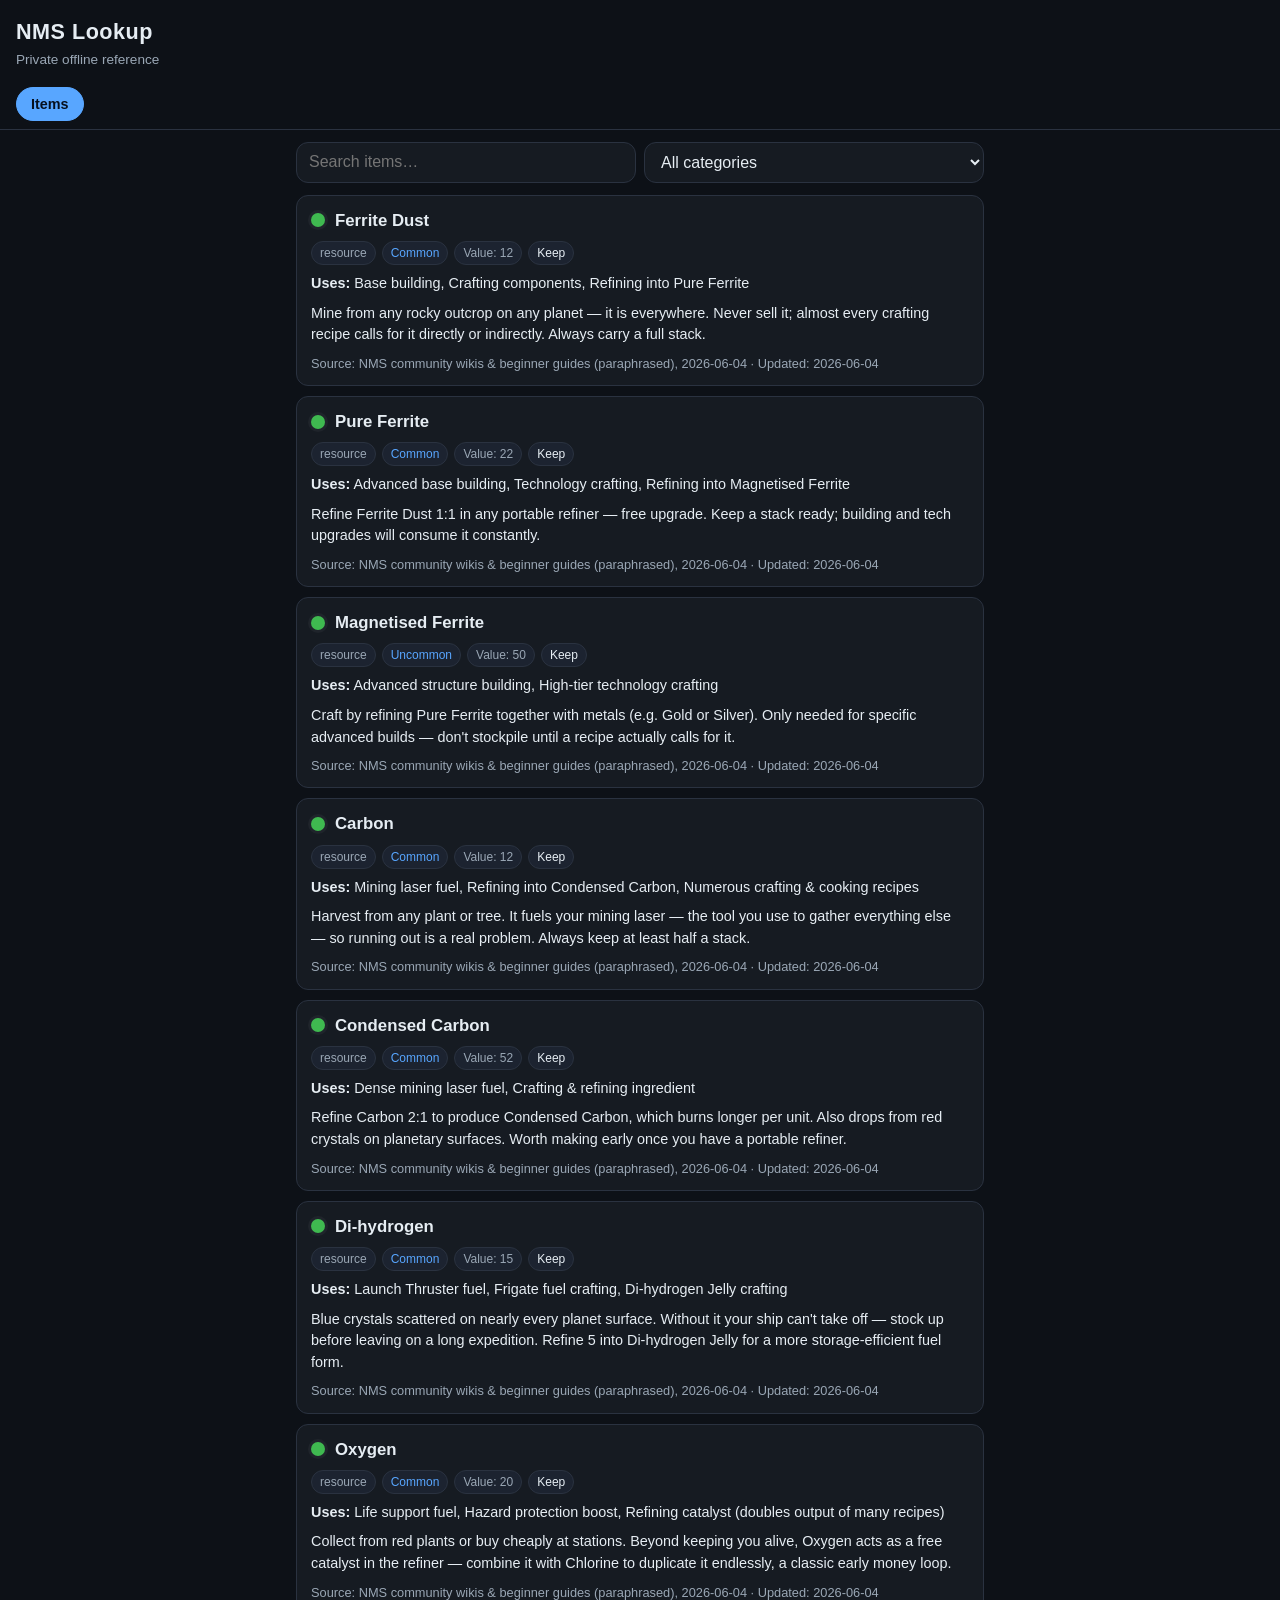
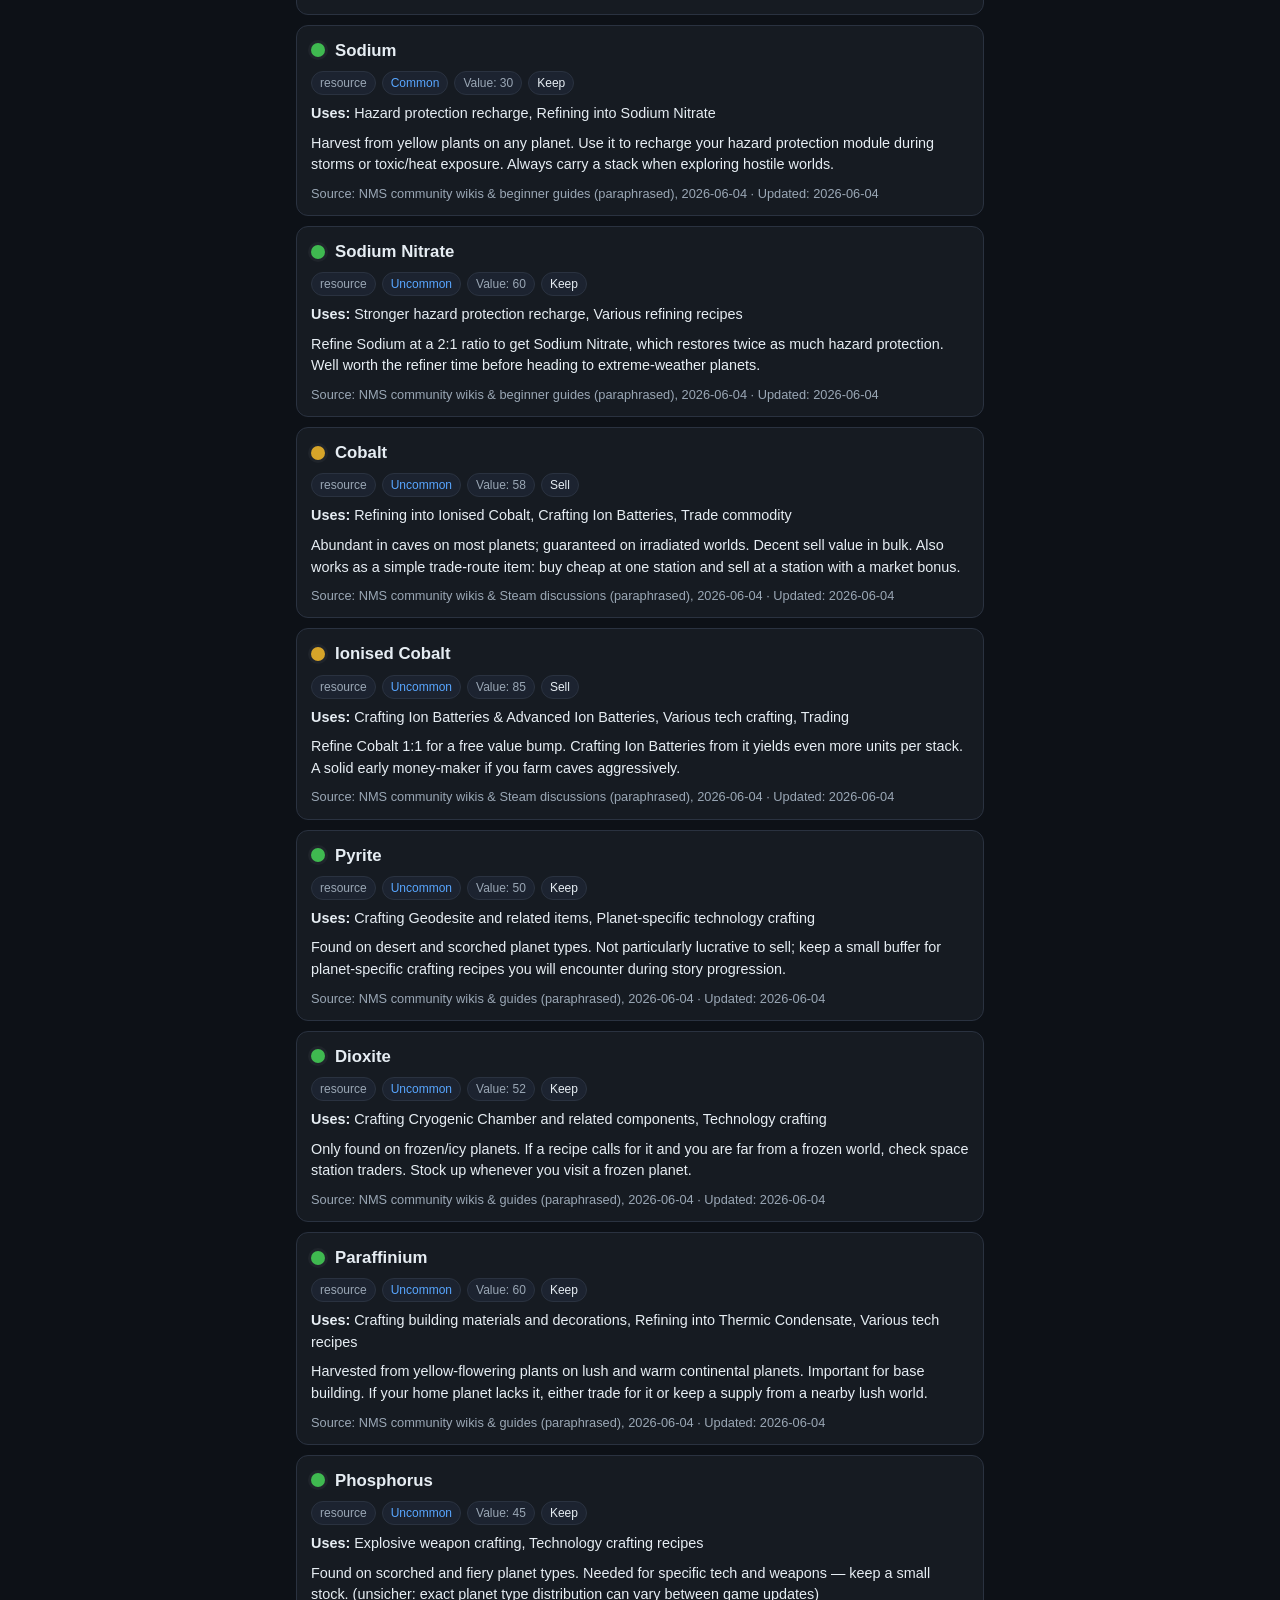
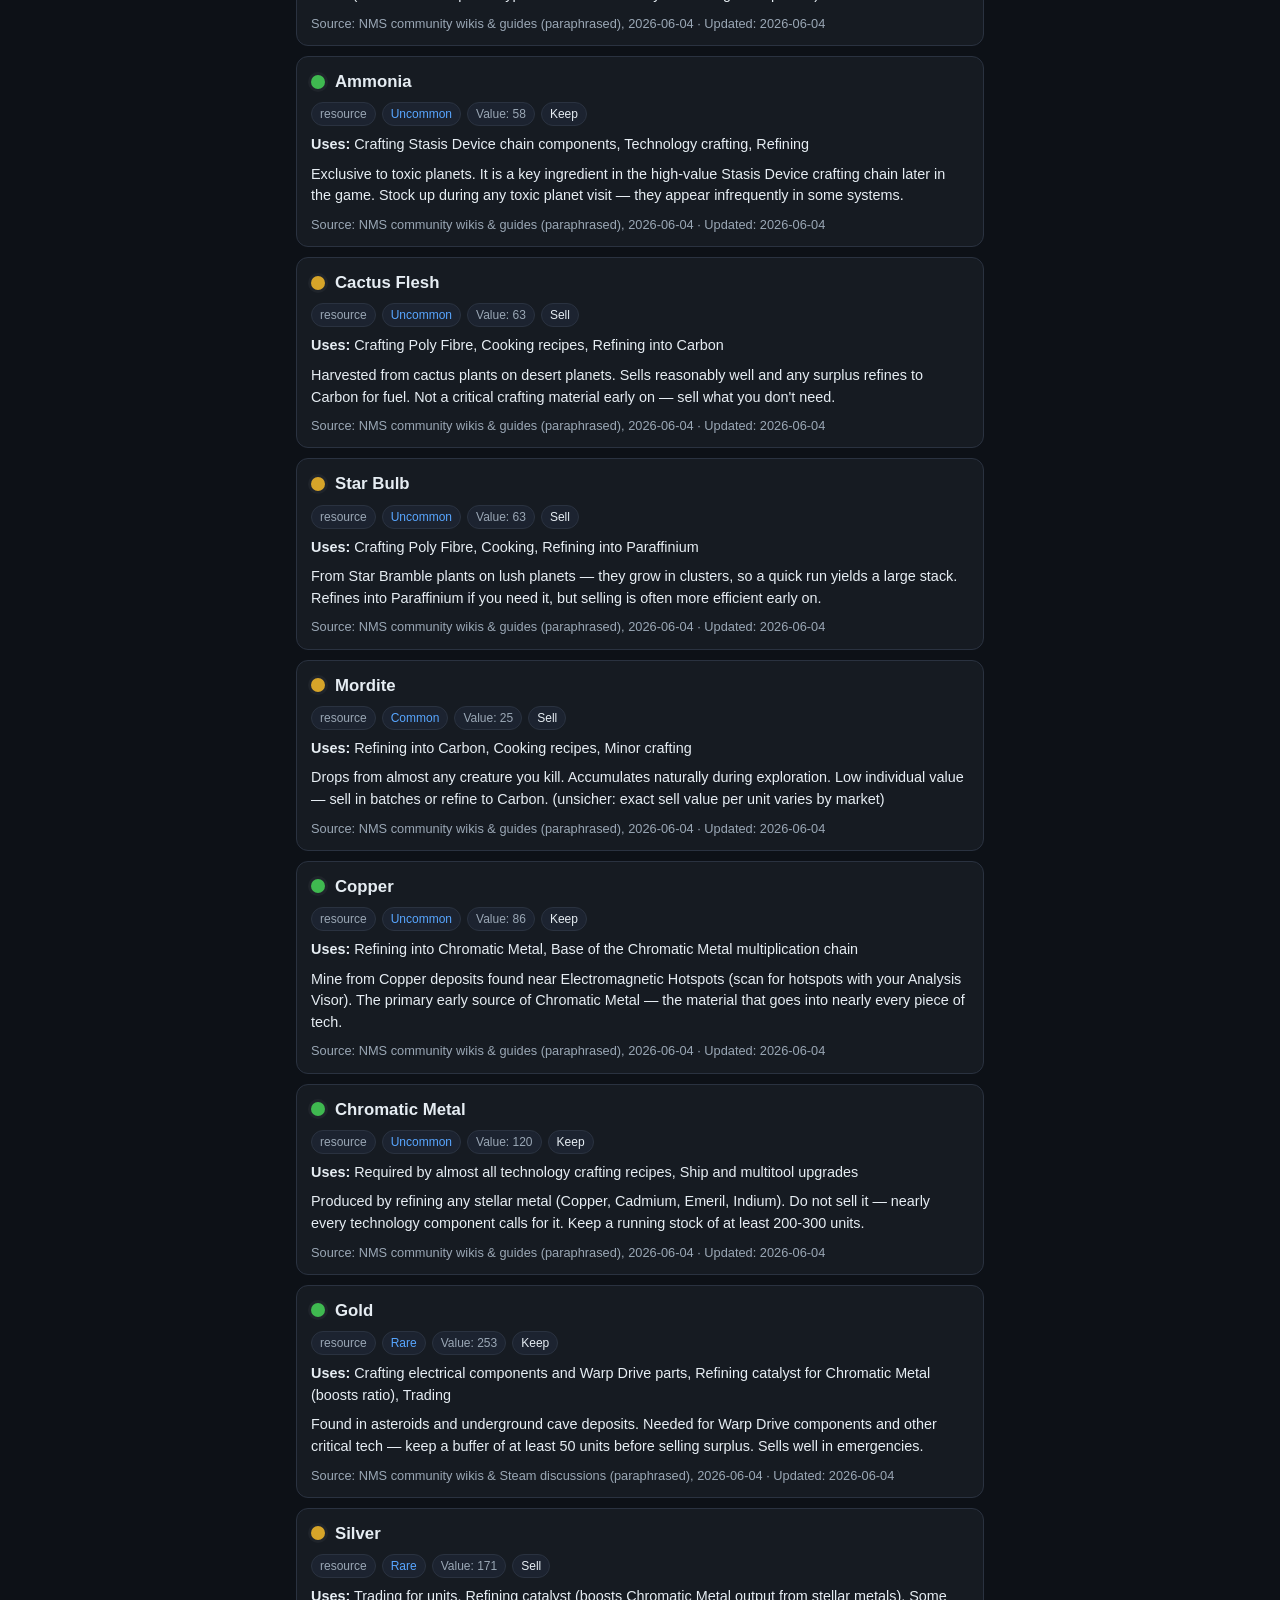
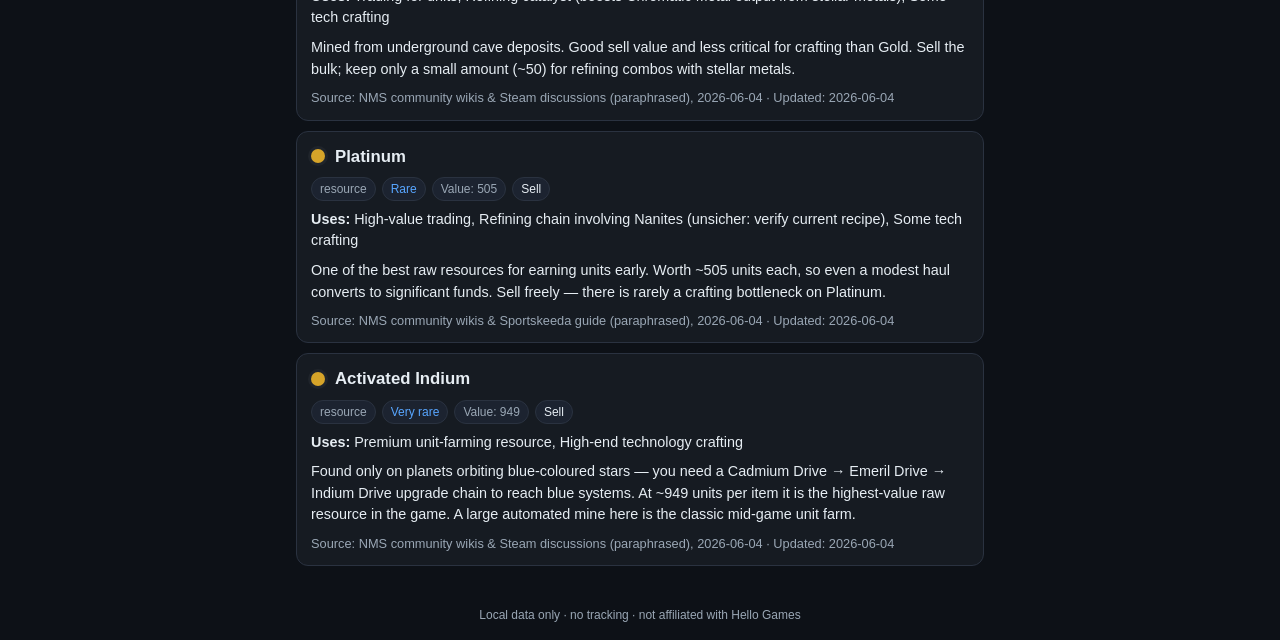
==== app/index.html @ fcb60144 "Move NMS Lookup to repo root for shorter Pages URL Relocate app/, data/, scripts/, docs/ and the pro" ====
<!DOCTYPE html>
<html lang="en">
<head>
  <meta charset="utf-8">
  <meta name="viewport" content="width=device-width, initial-scale=1, viewport-fit=cover">
  <title>NMS Lookup</title>
  <meta name="description" content="Private, local No Man's Sky lookup tool.">
  <link rel="stylesheet" href="css/styles.css">
</head>
<body>
  <header class="app-header">
    <h1 class="app-title">NMS Lookup</h1>
    <p class="app-subtitle">Private offline reference</p>
  </header>

  <!-- Tab bar is rendered by core.js from the registered modules. -->
  <nav id="tabbar" class="tabbar" aria-label="Features"></nav>

  <!-- Each module mounts its UI into this container. -->
  <main id="view" class="view" aria-live="polite"></main>

  <footer class="app-footer">
    <span>Local data only · no tracking · not affiliated with Hello Games</span>
  </footer>

  <!-- Core first: provides the registry + data loader. -->
  <script src="js/core.js"></script>
  <!-- Feature modules: one file each. Adding a feature = adding a file here. -->
  <script src="js/modules/items.js"></script>
  <!-- Boot last: starts the app once all modules have registered. -->
  <script>NMS.start();</script>
</body>
</html>
---- app/css/styles.css ----
/* NMS Lookup — mobile-first styles. No build step, no frameworks. */

:root {
  --bg: #0d1117;
  --panel: #161b22;
  --panel-2: #1c2330;
  --border: #2a3240;
  --text: #e6edf3;
  --muted: #9aa7b5;
  --accent: #58a6ff;
  --keep: #3fb950;    /* green  */
  --sell: #d6a429;    /* yellow */
  --ignore: #6e7681;  /* grey   */
  --unknown: #444c56;
  --radius: 12px;
}

* { box-sizing: border-box; }

html, body {
  margin: 0;
  padding: 0;
  background: var(--bg);
  color: var(--text);
  font: 16px/1.5 -apple-system, BlinkMacSystemFont, "Segoe UI", Roboto, sans-serif;
}

.app-header {
  padding: 16px 16px 8px;
  padding-top: max(16px, env(safe-area-inset-top));
}
.app-title { margin: 0; font-size: 1.35rem; letter-spacing: 0.5px; }
.app-subtitle { margin: 2px 0 0; color: var(--muted); font-size: 0.85rem; }

/* Tab bar */
.tabbar {
  position: sticky;
  top: 0;
  z-index: 10;
  display: flex;
  gap: 8px;
  padding: 8px 16px;
  overflow-x: auto;
  background: var(--bg);
  border-bottom: 1px solid var(--border);
}
.tab {
  flex: 0 0 auto;
  padding: 8px 14px;
  background: var(--panel);
  color: var(--muted);
  border: 1px solid var(--border);
  border-radius: 999px;
  font-size: 0.9rem;
  cursor: pointer;
}
.tab--active { background: var(--accent); color: #06101f; border-color: var(--accent); font-weight: 600; }

/* View */
.view { padding: 12px 16px 24px; max-width: 720px; margin: 0 auto; }

/* Controls */
.controls { display: flex; flex-wrap: wrap; gap: 8px; margin-bottom: 12px; }
.search, .category {
  flex: 1 1 160px;
  min-width: 0;
  padding: 10px 12px;
  background: var(--panel);
  color: var(--text);
  border: 1px solid var(--border);
  border-radius: var(--radius);
  font-size: 1rem;
}
.search:focus, .category:focus { outline: 2px solid var(--accent); outline-offset: -1px; }

/* List + cards */
.list { display: flex; flex-direction: column; gap: 10px; }
.card {
  background: var(--panel);
  border: 1px solid var(--border);
  border-radius: var(--radius);
  padding: 12px 14px;
}
.card__head { display: flex; align-items: center; gap: 10px; }
.card__name { margin: 0; font-size: 1.05rem; }

/* Verdict traffic light */
.lamp {
  flex: 0 0 auto;
  width: 14px; height: 14px;
  border-radius: 50%;
  background: var(--unknown);
  box-shadow: 0 0 0 3px rgba(255, 255, 255, 0.04);
}
.lamp--keep   { background: var(--keep); }
.lamp--sell   { background: var(--sell); }
.lamp--ignore { background: var(--ignore); }

.card__meta { display: flex; flex-wrap: wrap; gap: 6px; margin: 8px 0 0; }
.tag {
  font-size: 0.75rem;
  color: var(--muted);
  background: var(--panel-2);
  border: 1px solid var(--border);
  border-radius: 999px;
  padding: 2px 8px;
}
.tag--rarity { color: var(--accent); }
.tag--verdict { color: var(--text); }

.card__uses, .card__tips, .card__source { margin: 8px 0 0; font-size: 0.9rem; }
.card__source { color: var(--muted); font-size: 0.8rem; }

/* Placeholder */
.placeholder {
  padding: 24px 16px;
  text-align: center;
  color: var(--muted);
  background: var(--panel);
  border: 1px dashed var(--border);
  border-radius: var(--radius);
}

.app-footer {
  padding: 16px;
  padding-bottom: max(16px, env(safe-area-inset-bottom));
  text-align: center;
  color: var(--muted);
  font-size: 0.75rem;
}
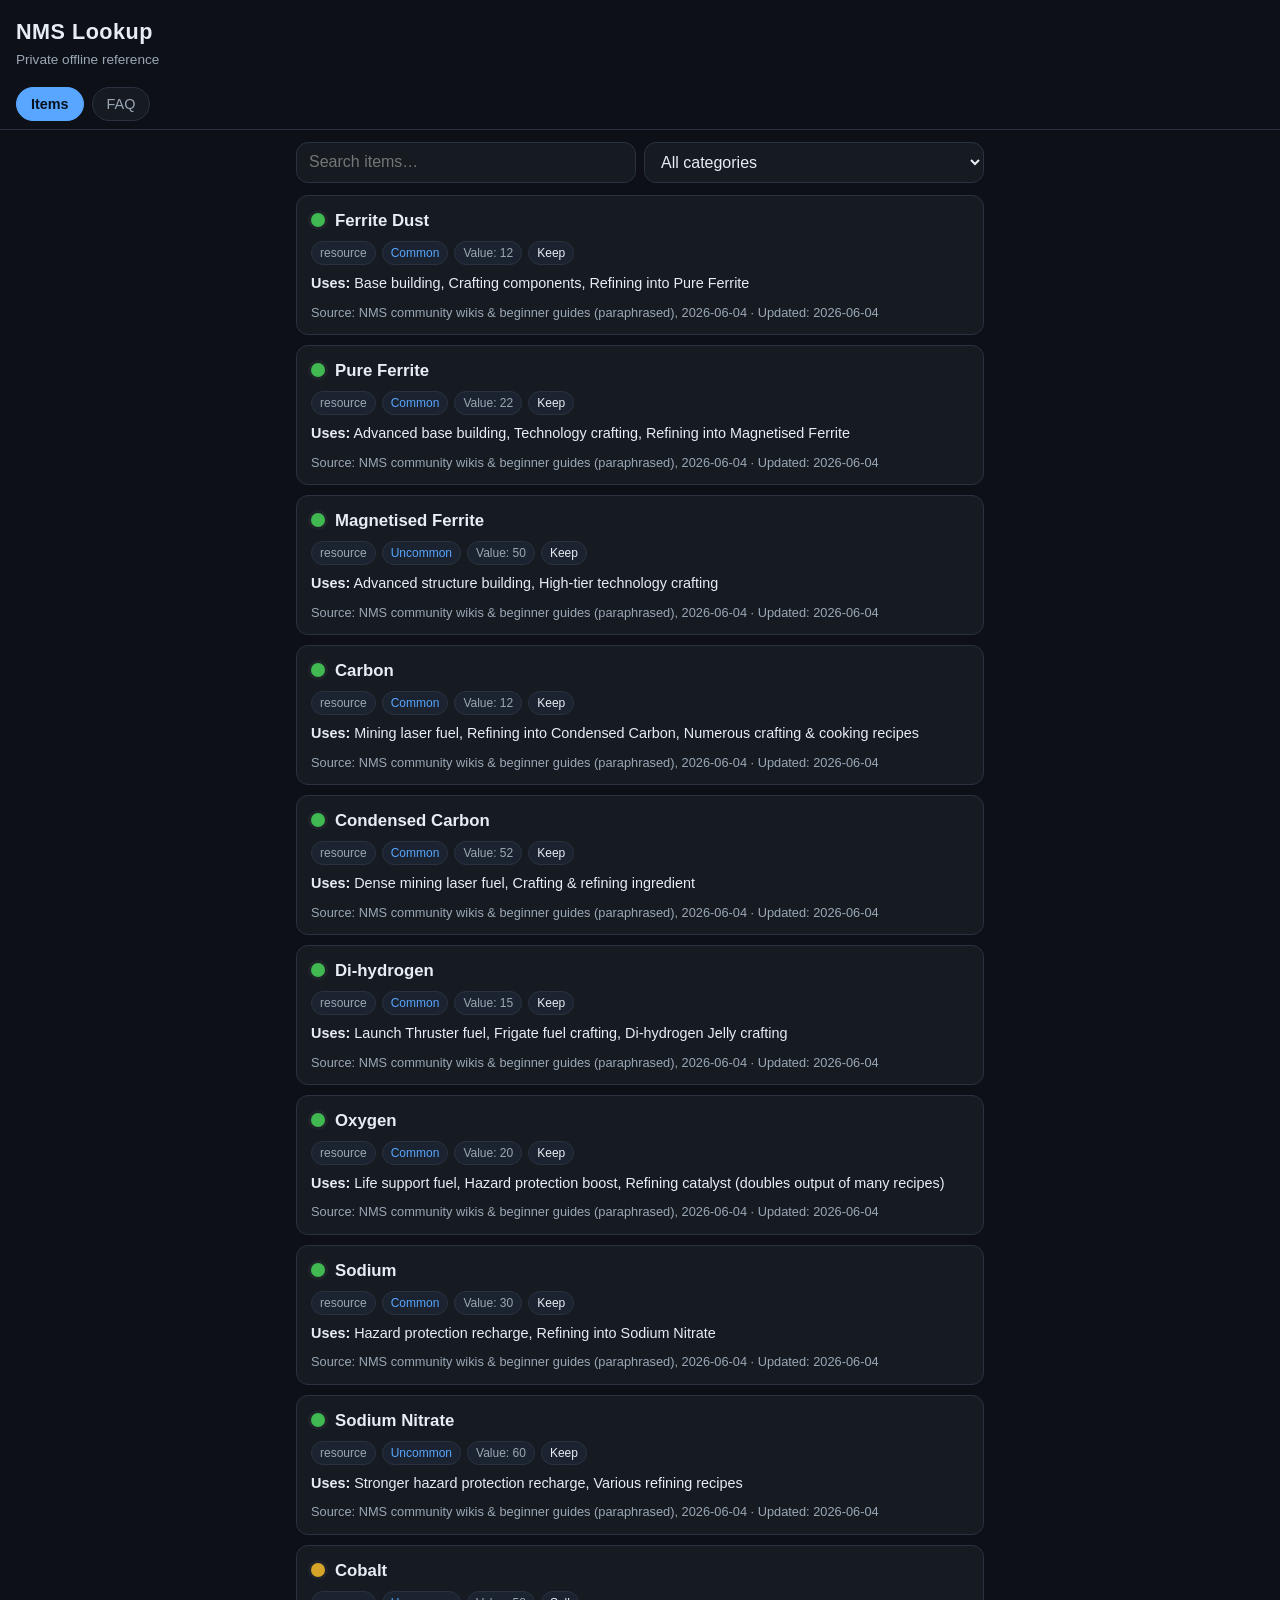
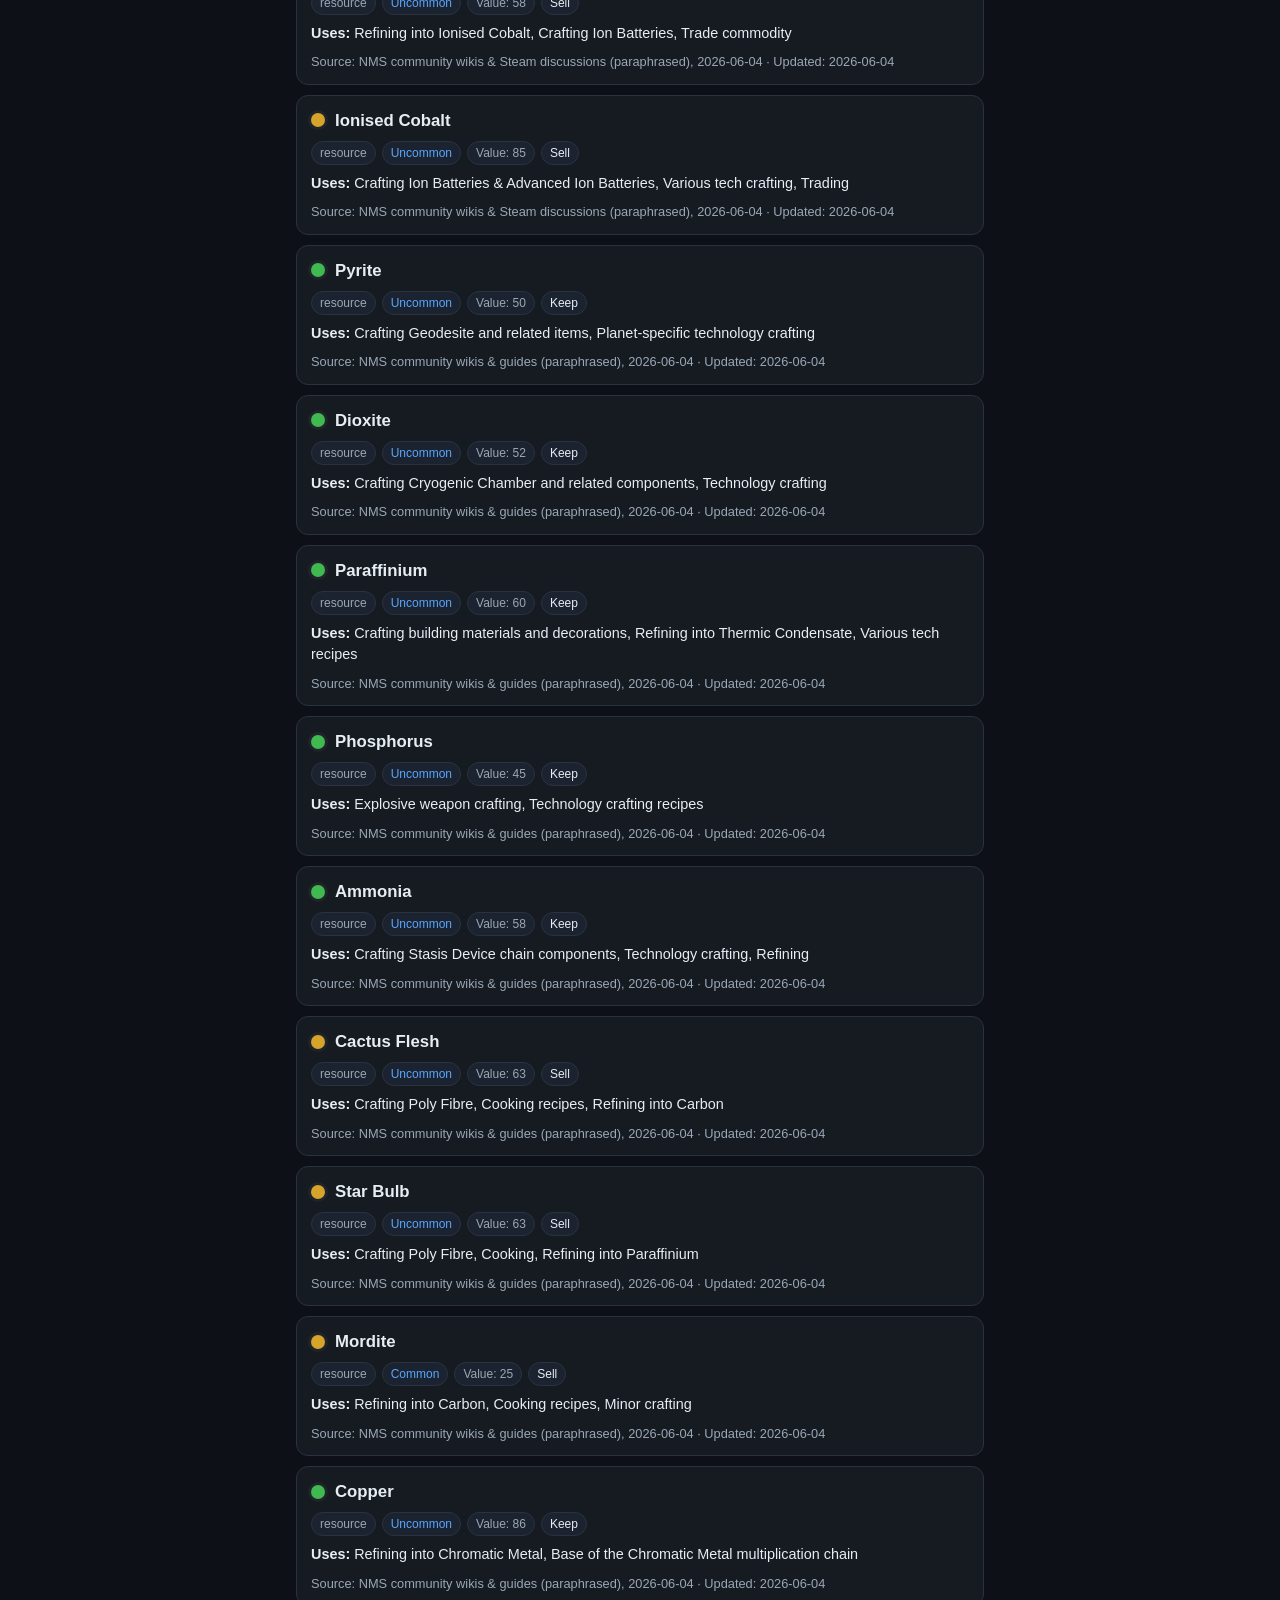
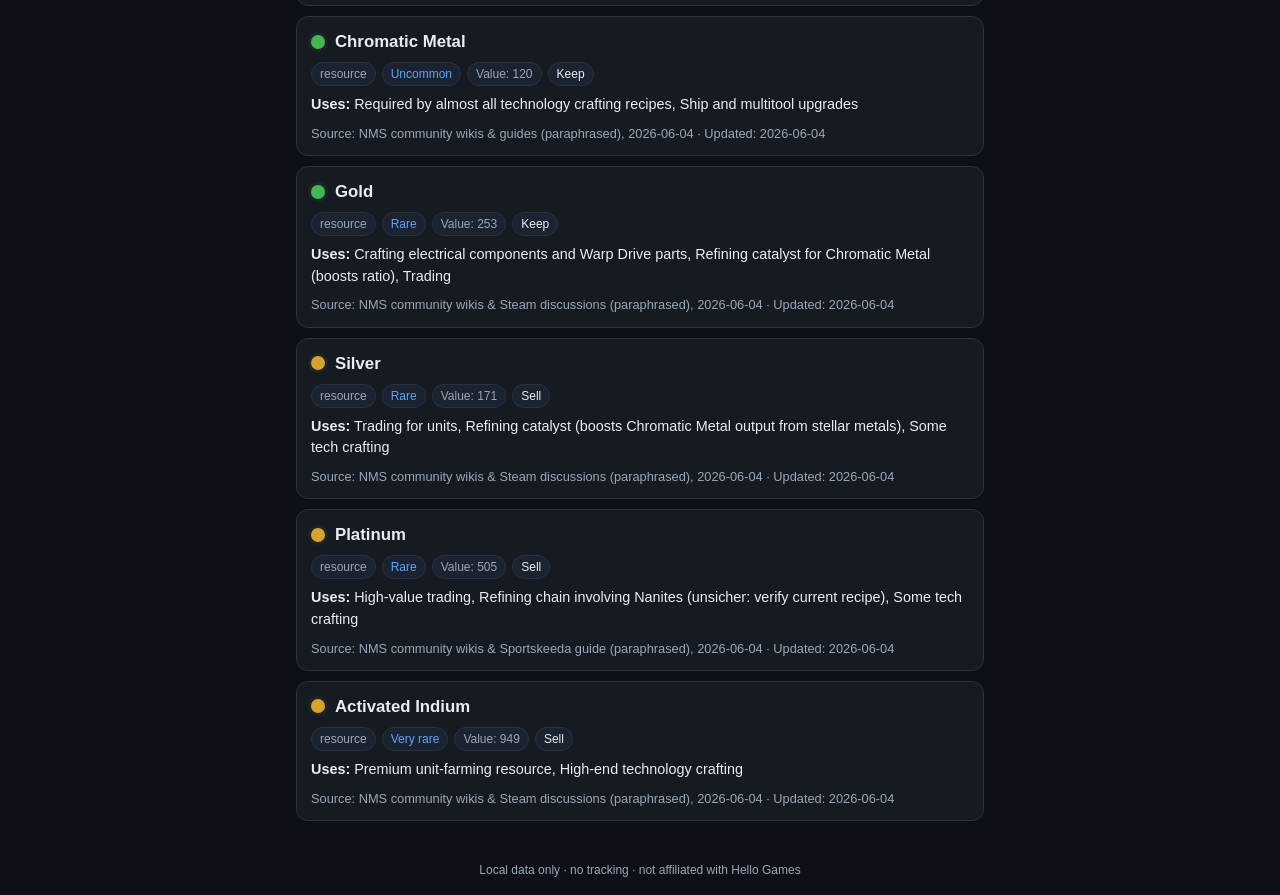
==== commit a21ee1a5: "Extend item schema (where/hidden) and add FAQ feature (A) Item schema: replace 'tips' with 'where' (" ====
--- a/app/index.html
+++ b/app/index.html
@@ -27,6 +27,7 @@
   <script src="js/core.js"></script>
   <!-- Feature modules: one file each. Adding a feature = adding a file here. -->
   <script src="js/modules/items.js"></script>
+  <script src="js/modules/faq.js"></script>
   <!-- Boot last: starts the app once all modules have registered. -->
   <script>NMS.start();</script>
 </body>
--- a/app/css/styles.css
+++ b/app/css/styles.css
@@ -108,8 +108,13 @@
 .tag--rarity { color: var(--accent); }
 .tag--verdict { color: var(--text); }
 
-.card__uses, .card__tips, .card__source { margin: 8px 0 0; font-size: 0.9rem; }
+.card__uses, .card__where, .card__hidden, .card__source { margin: 8px 0 0; font-size: 0.9rem; }
+.card__hidden { color: var(--accent); }
 .card__source { color: var(--muted); font-size: 0.8rem; }
+
+/* FAQ cards */
+.faq__q { margin: 0; font-size: 1.05rem; }
+.faq__a { margin: 8px 0 0; font-size: 0.9rem; }
 
 /* Placeholder */
 .placeholder {
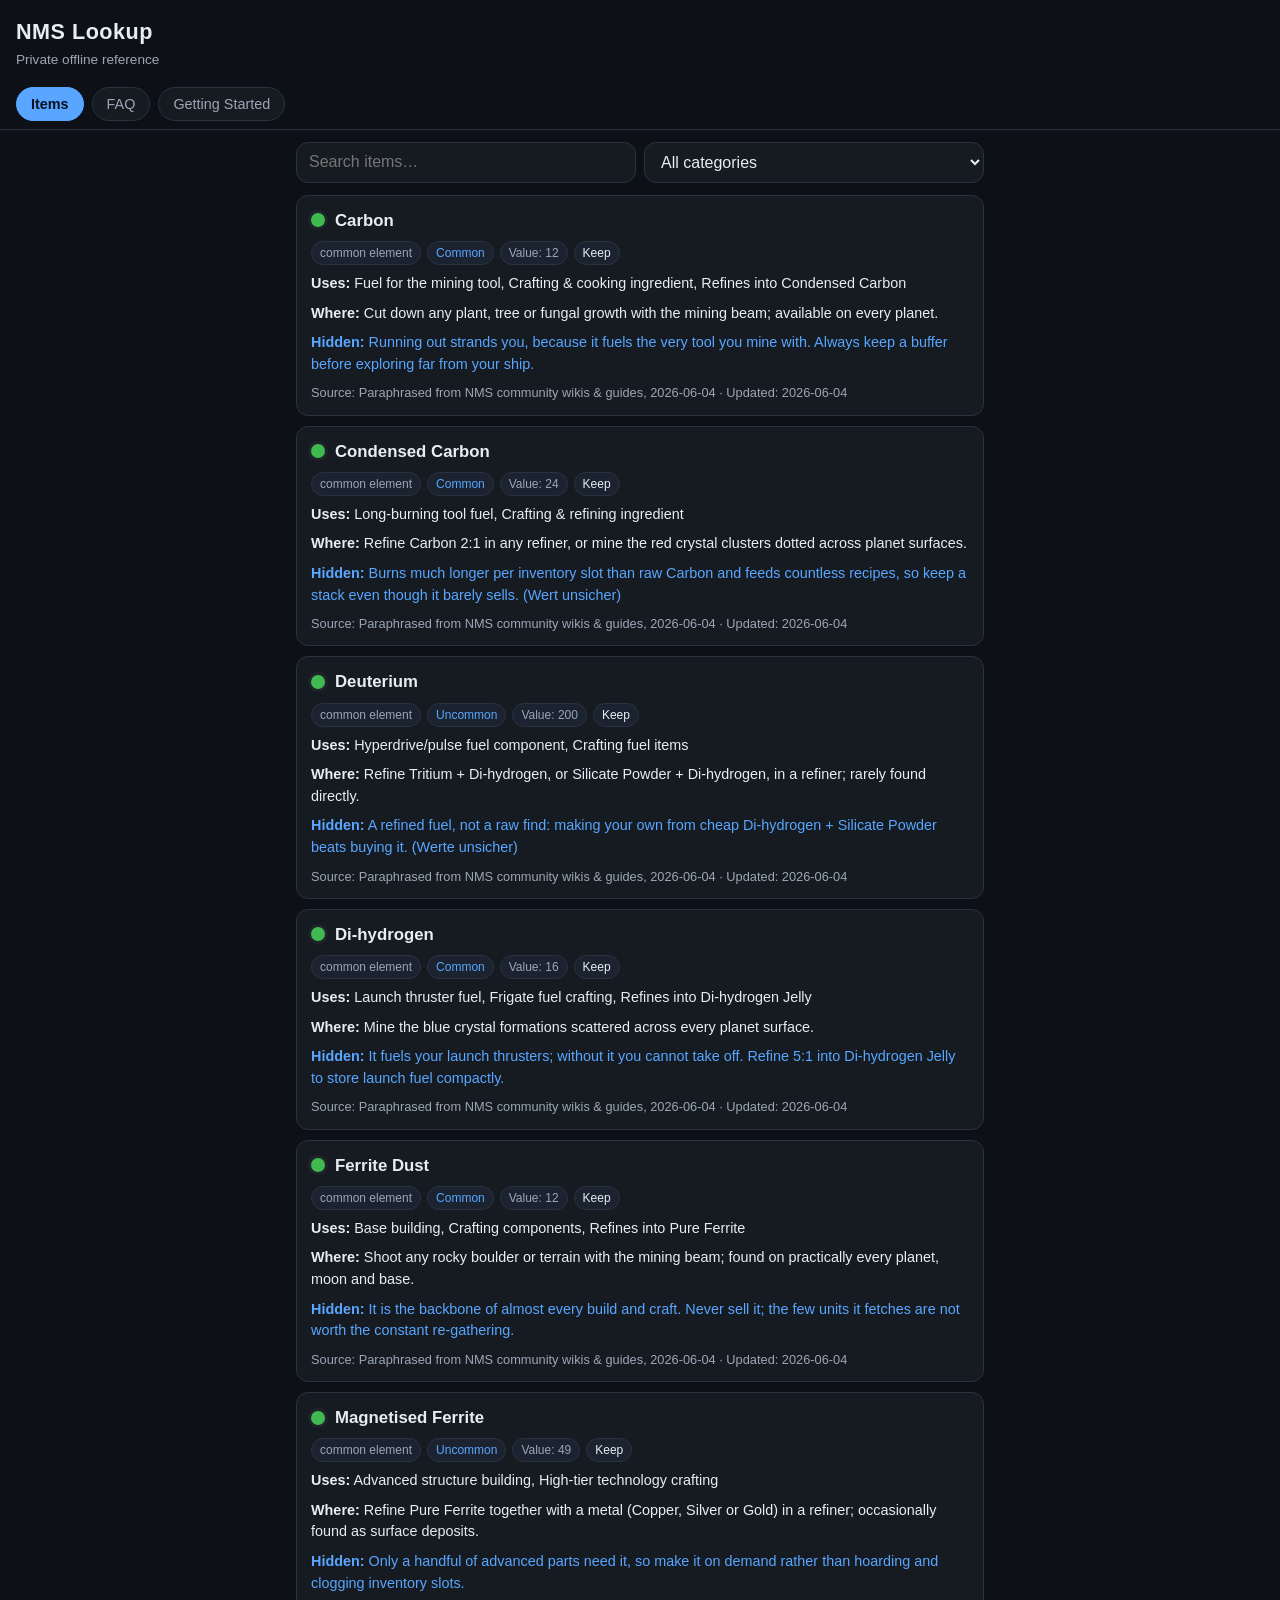
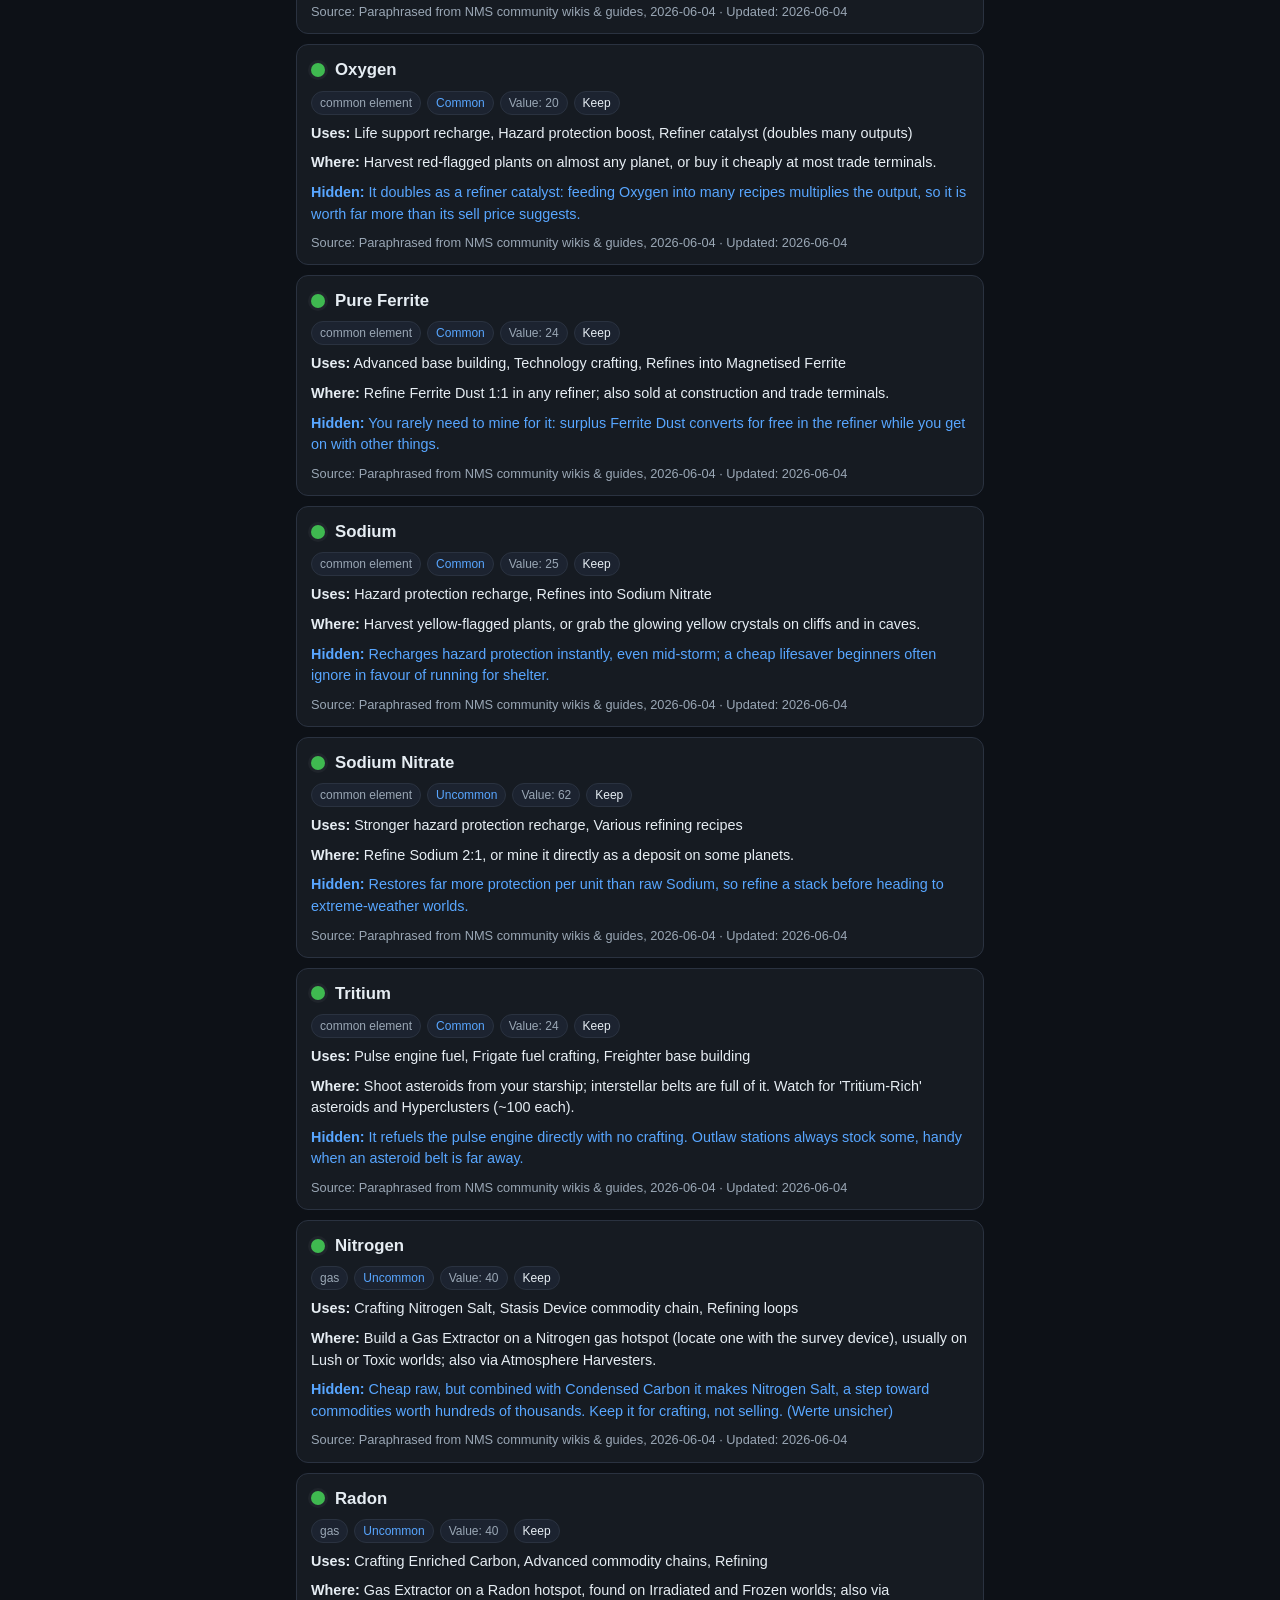
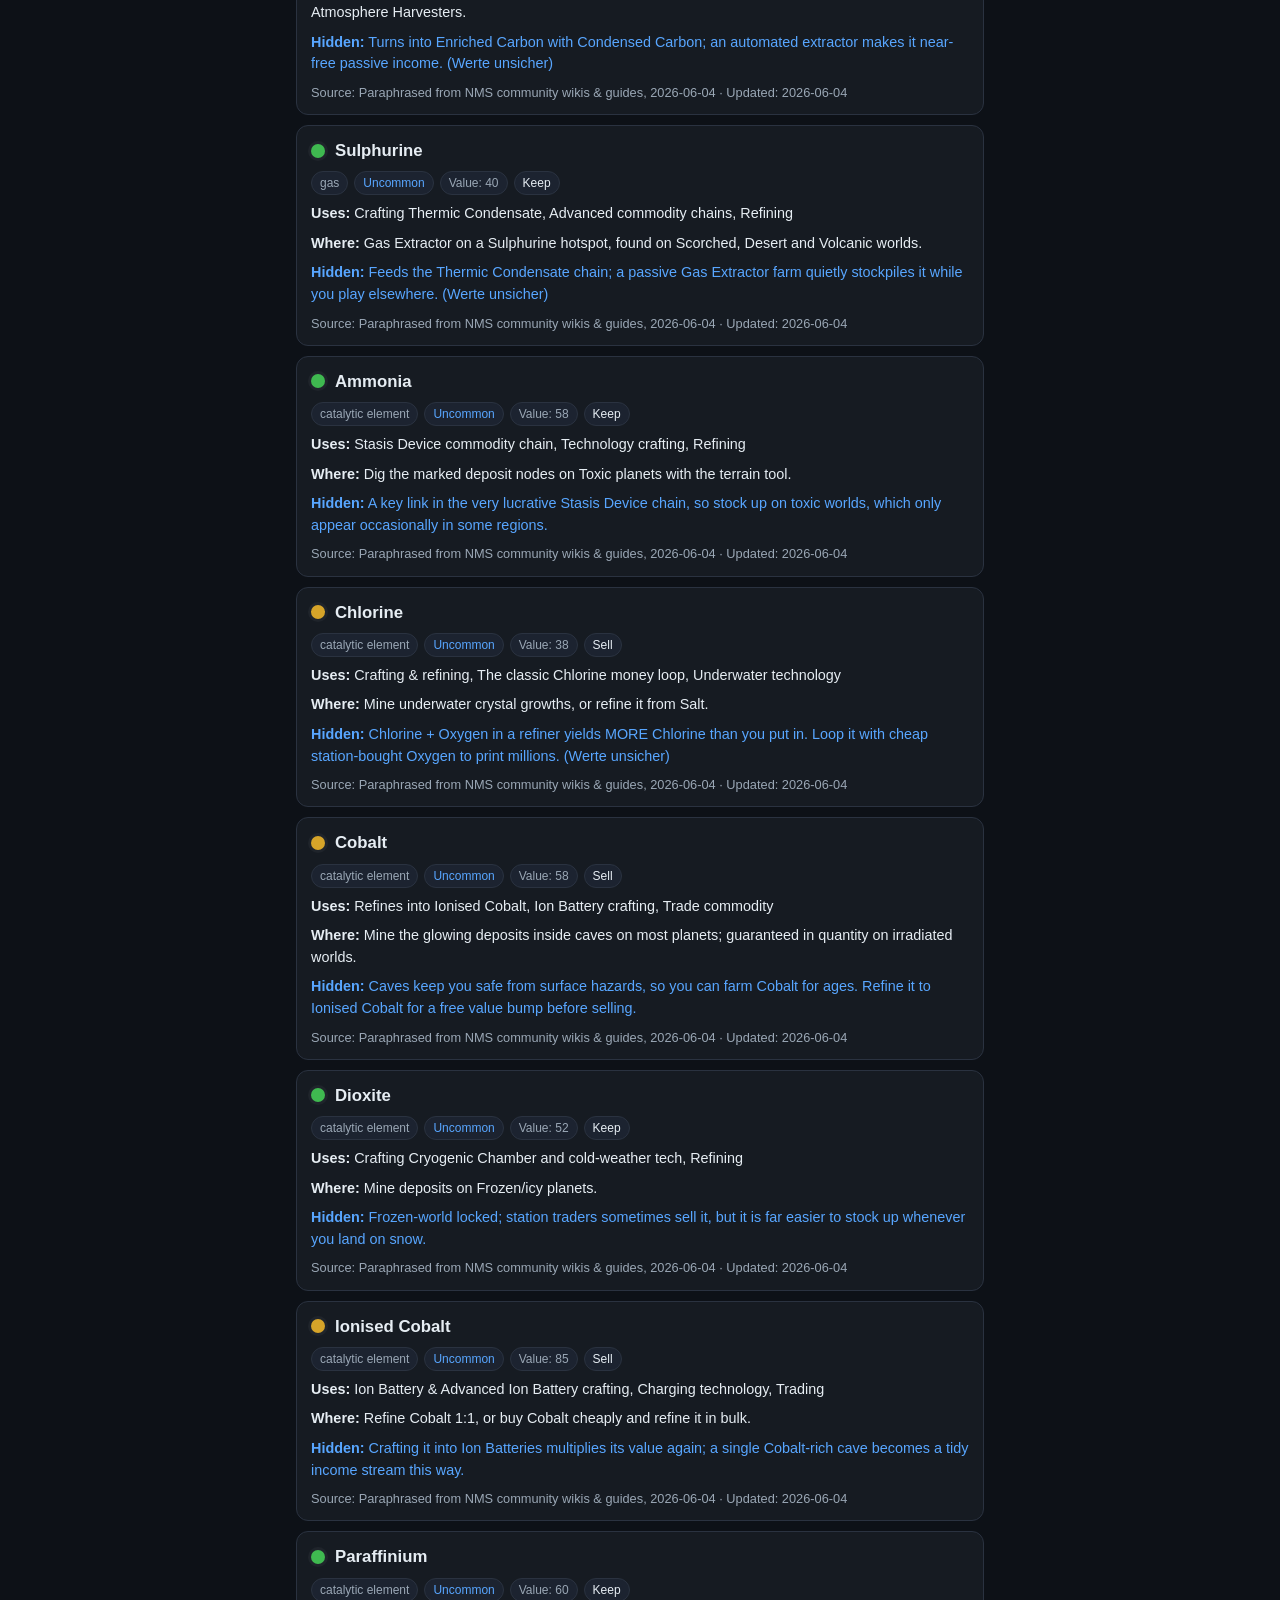
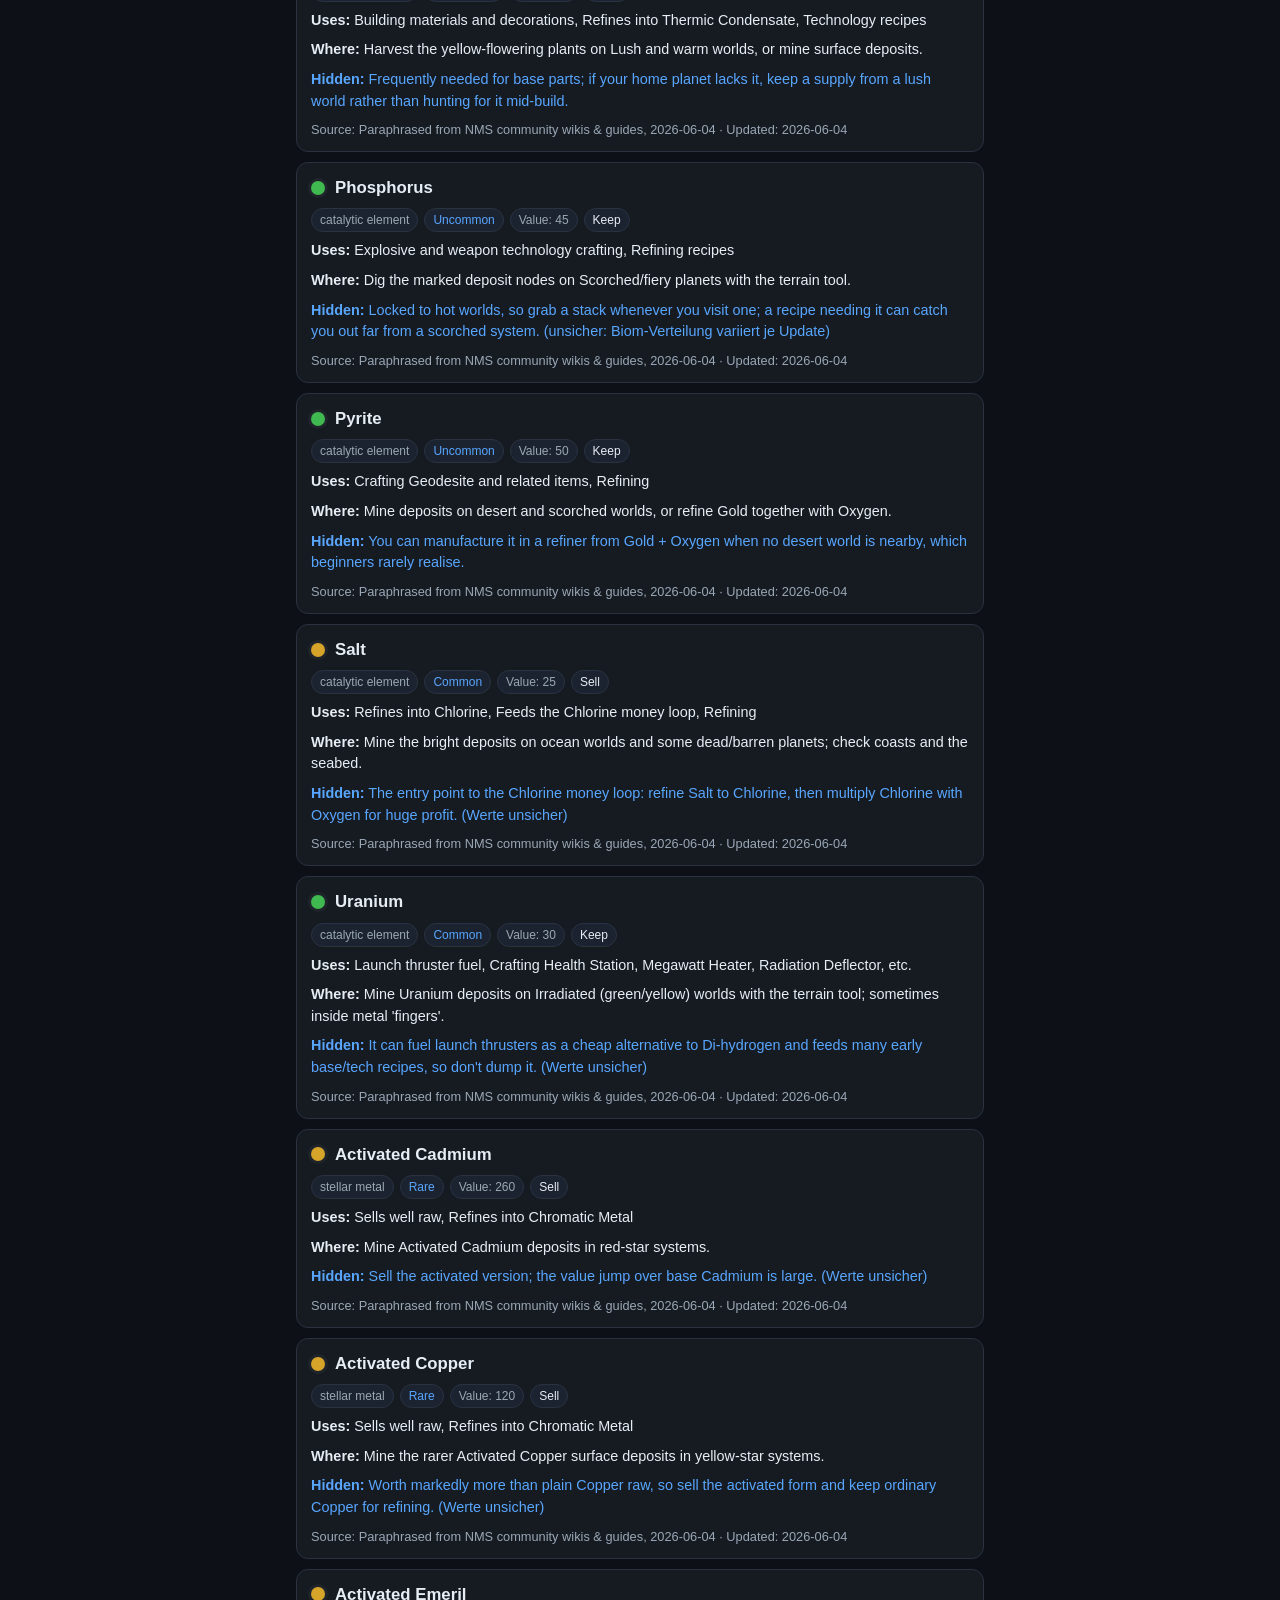
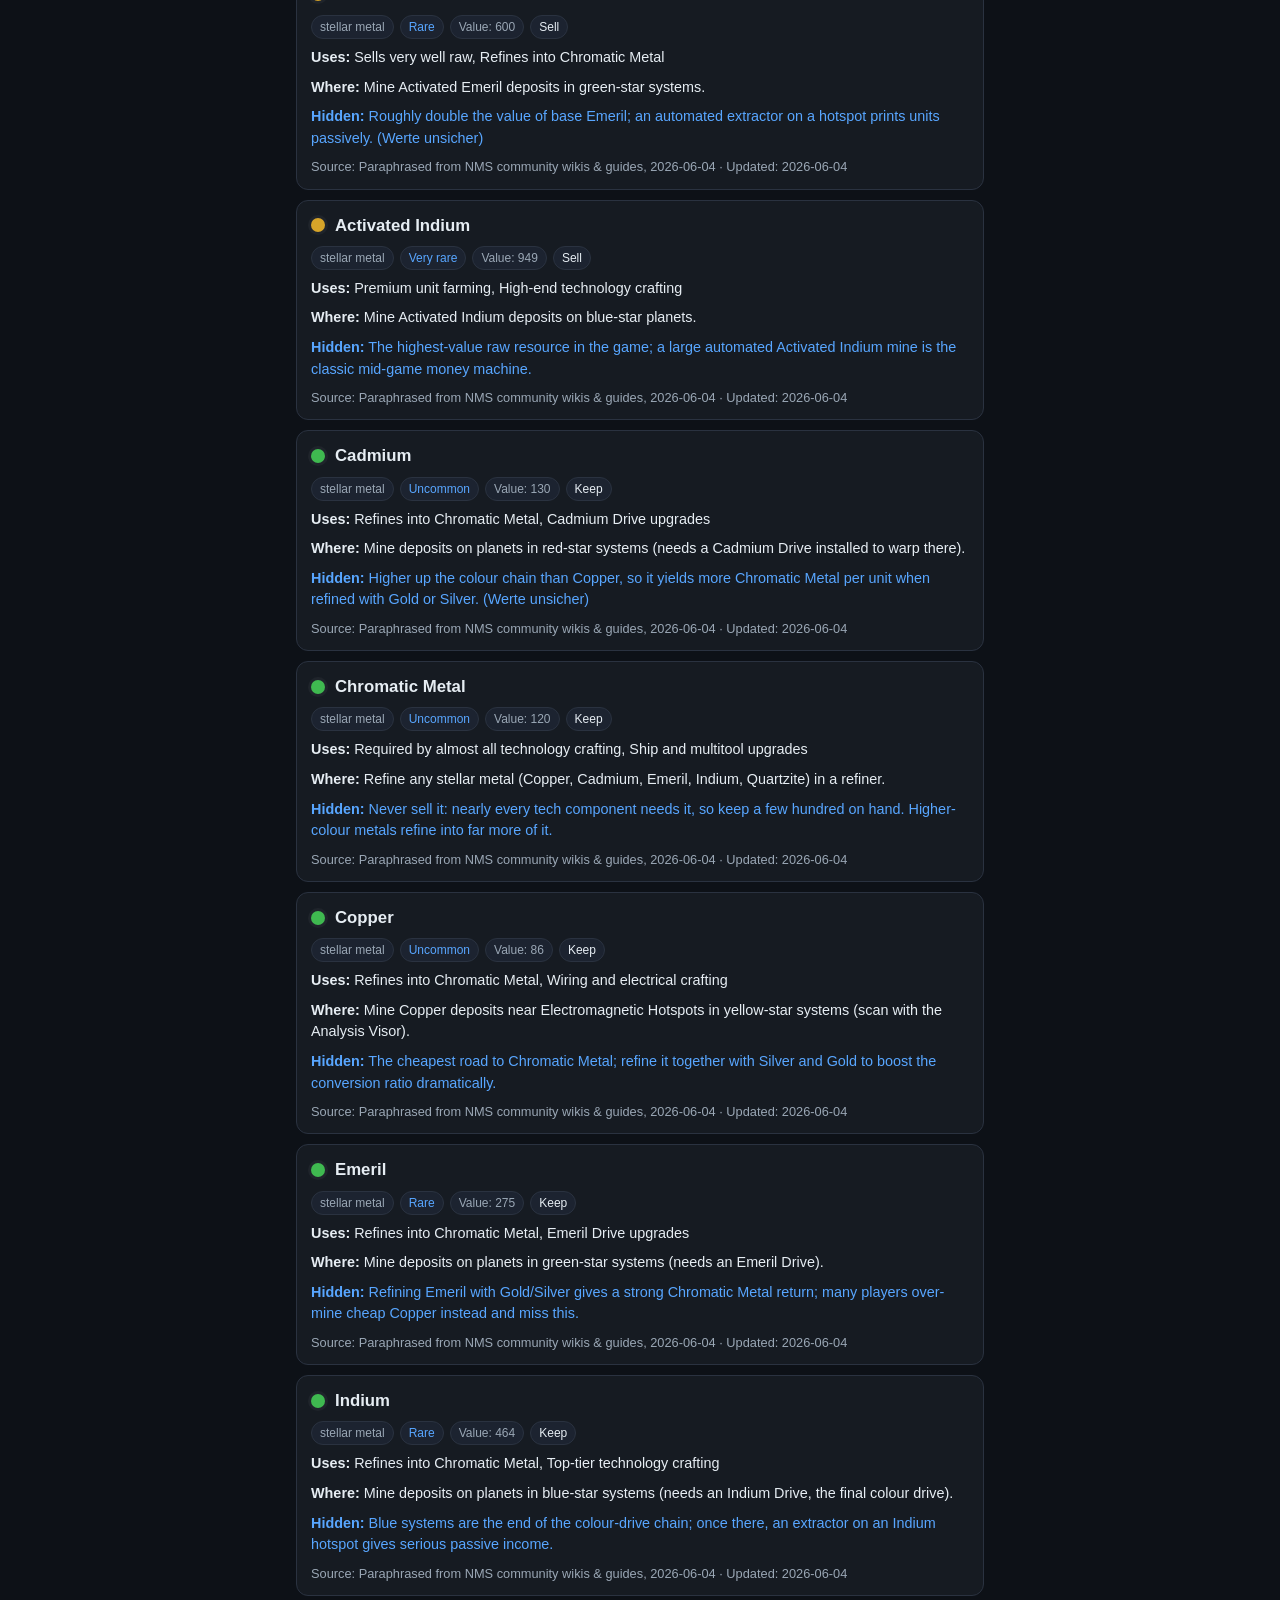
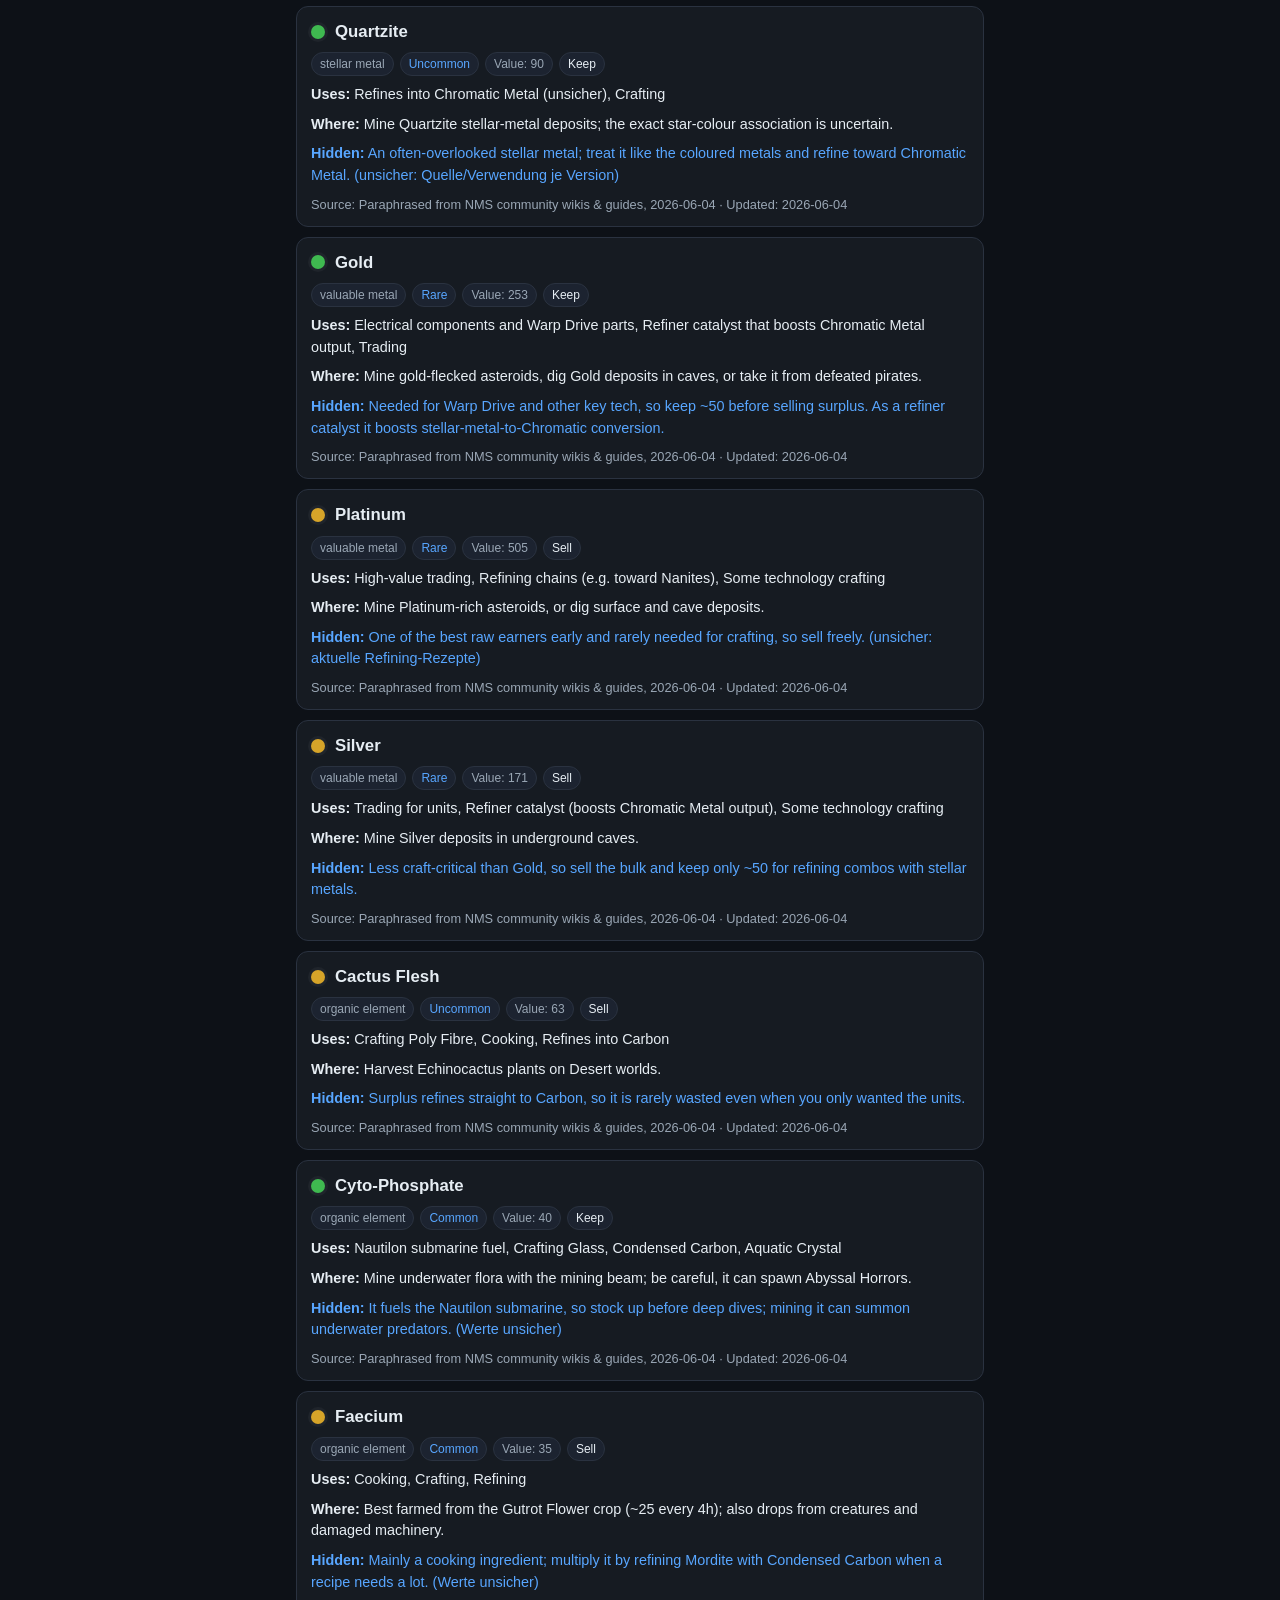
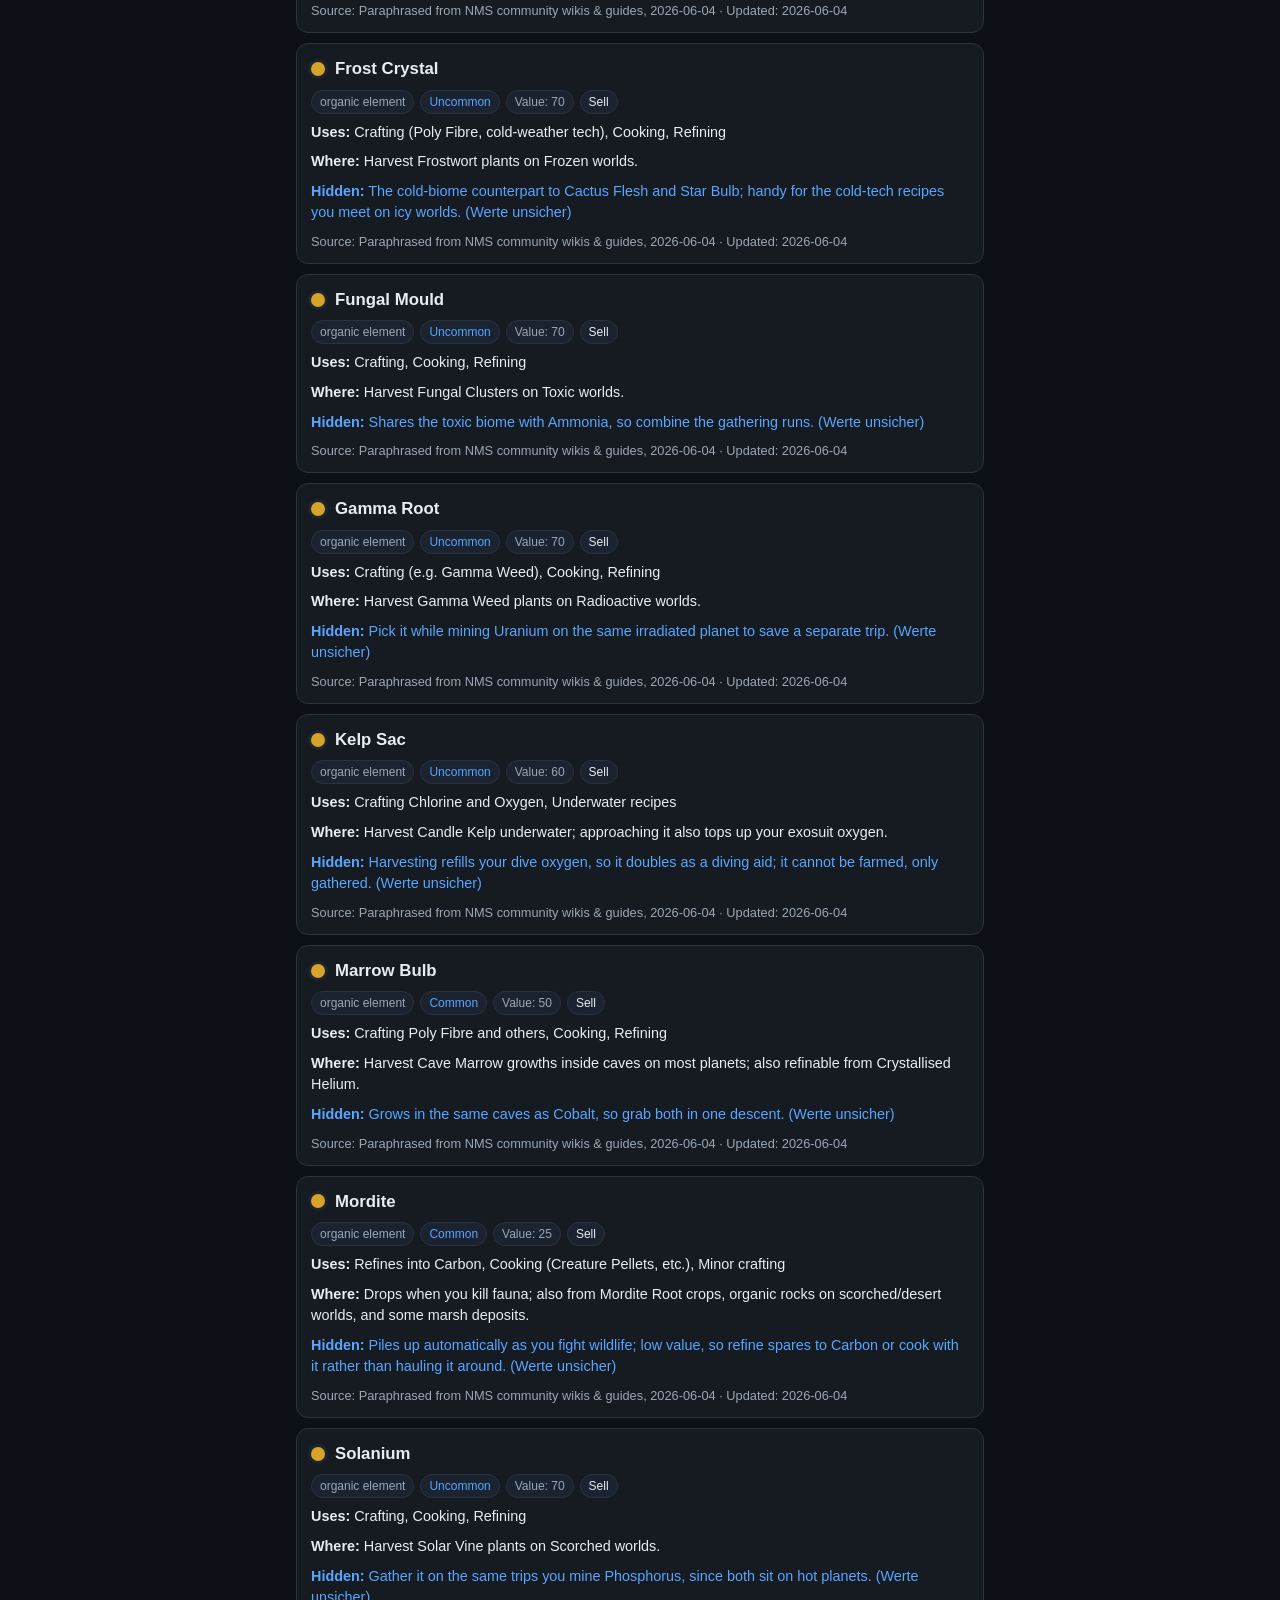
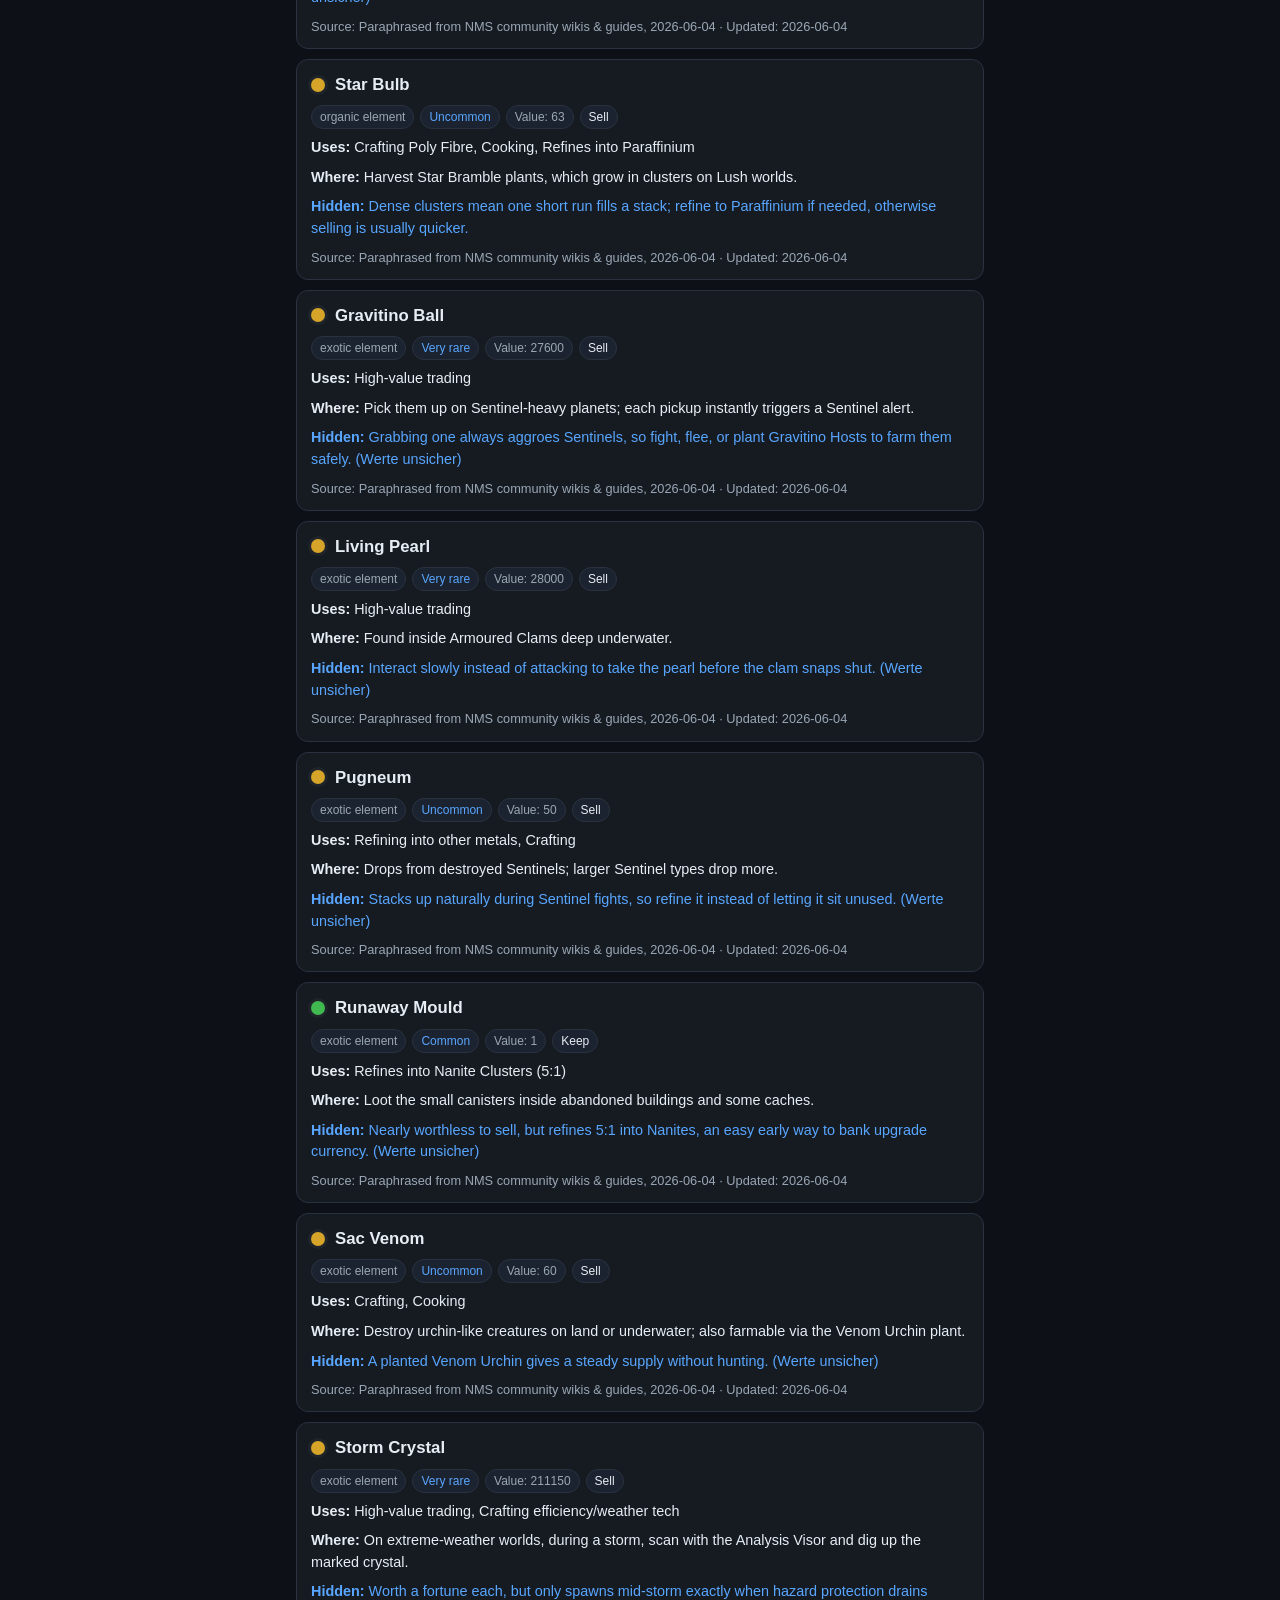
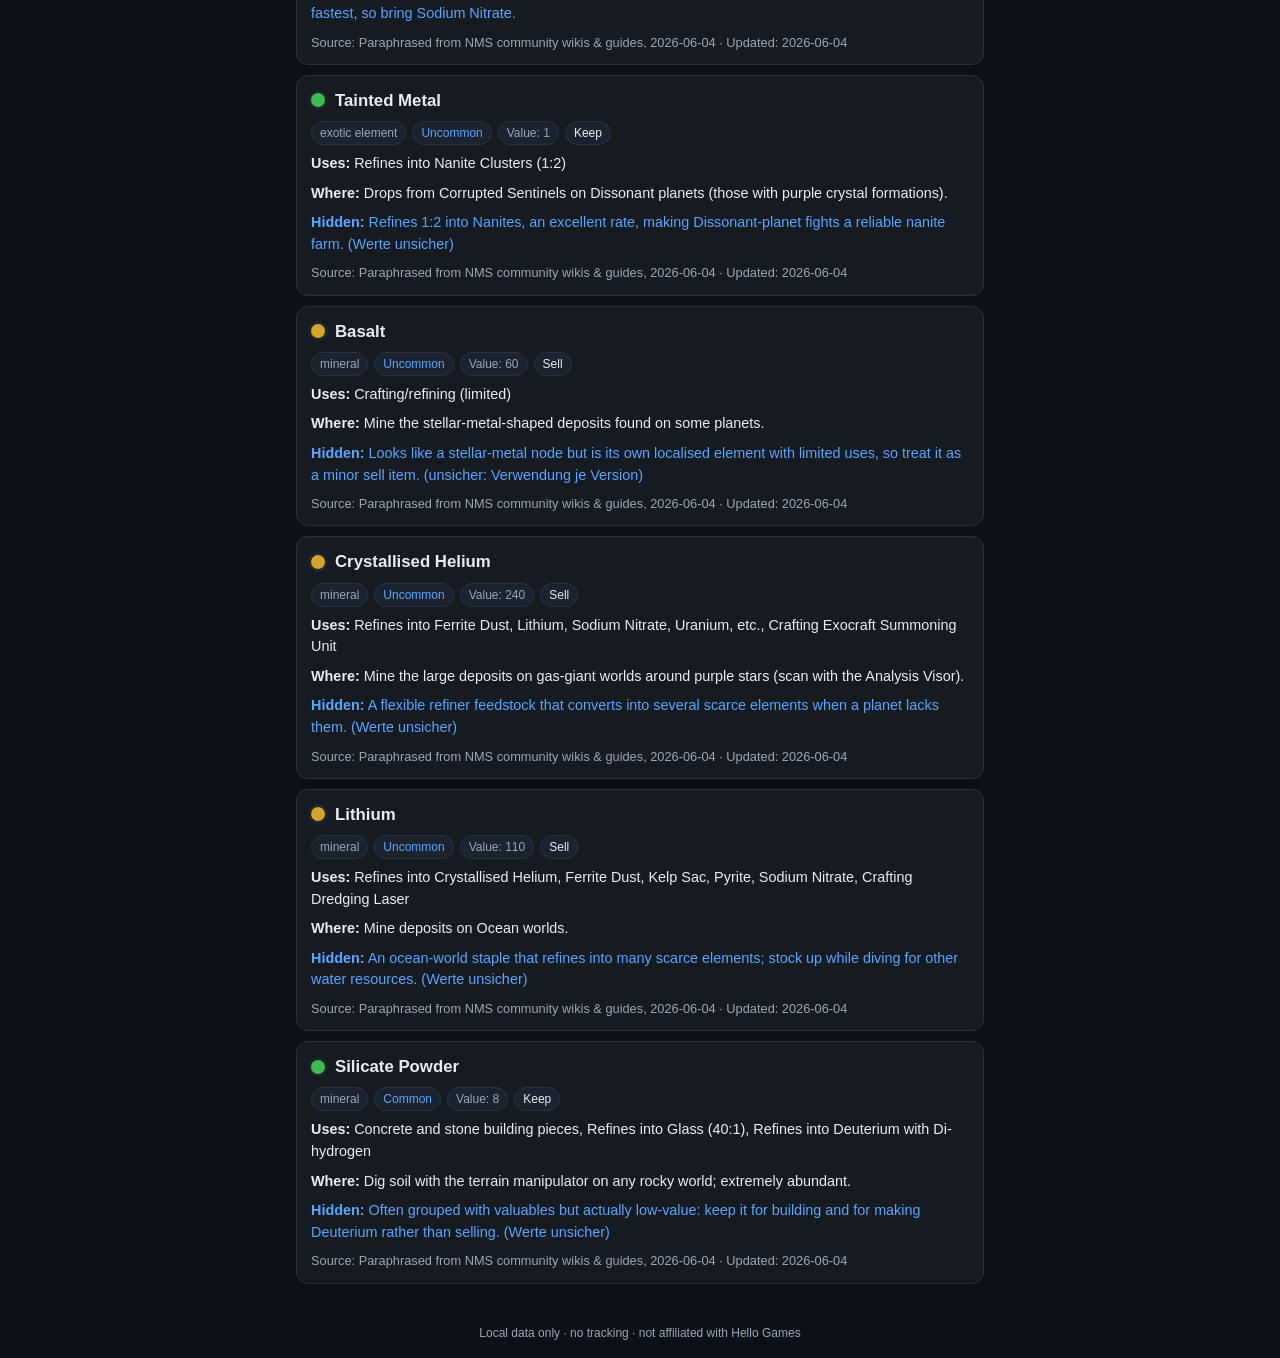
==== commit a45010b4: "Add 'Getting Started' checklist tab New feature following ARCHITECTURE/SCHEMA conventions, core unto" ====
--- a/app/index.html
+++ b/app/index.html
@@ -28,6 +28,7 @@
   <!-- Feature modules: one file each. Adding a feature = adding a file here. -->
   <script src="js/modules/items.js"></script>
   <script src="js/modules/faq.js"></script>
+  <script src="js/modules/checklist.js"></script>
   <!-- Boot last: starts the app once all modules have registered. -->
   <script>NMS.start();</script>
 </body>
--- a/app/css/styles.css
+++ b/app/css/styles.css
@@ -116,6 +116,23 @@
 .faq__q { margin: 0; font-size: 1.05rem; }
 .faq__a { margin: 8px 0 0; font-size: 0.9rem; }
 
+/* Getting Started checklist */
+.checklist__progress { margin: 0 0 12px; color: var(--muted); font-size: 0.85rem; }
+.phase__title {
+  margin: 18px 0 8px;
+  font-size: 0.8rem;
+  text-transform: uppercase;
+  letter-spacing: 0.08em;
+  color: var(--accent);
+}
+.step__head { display: flex; align-items: center; gap: 10px; cursor: pointer; }
+.step__check { flex: 0 0 auto; width: 20px; height: 20px; accent-color: var(--keep); }
+.step__title { font-size: 1.02rem; font-weight: 600; }
+.step__what, .step__why, .step__tip { margin: 8px 0 0; font-size: 0.9rem; }
+.step__tip { color: var(--accent); }
+.step--done .step__title { color: var(--muted); text-decoration: line-through; }
+.step--done { opacity: 0.7; }
+
 /* Placeholder */
 .placeholder {
   padding: 24px 16px;
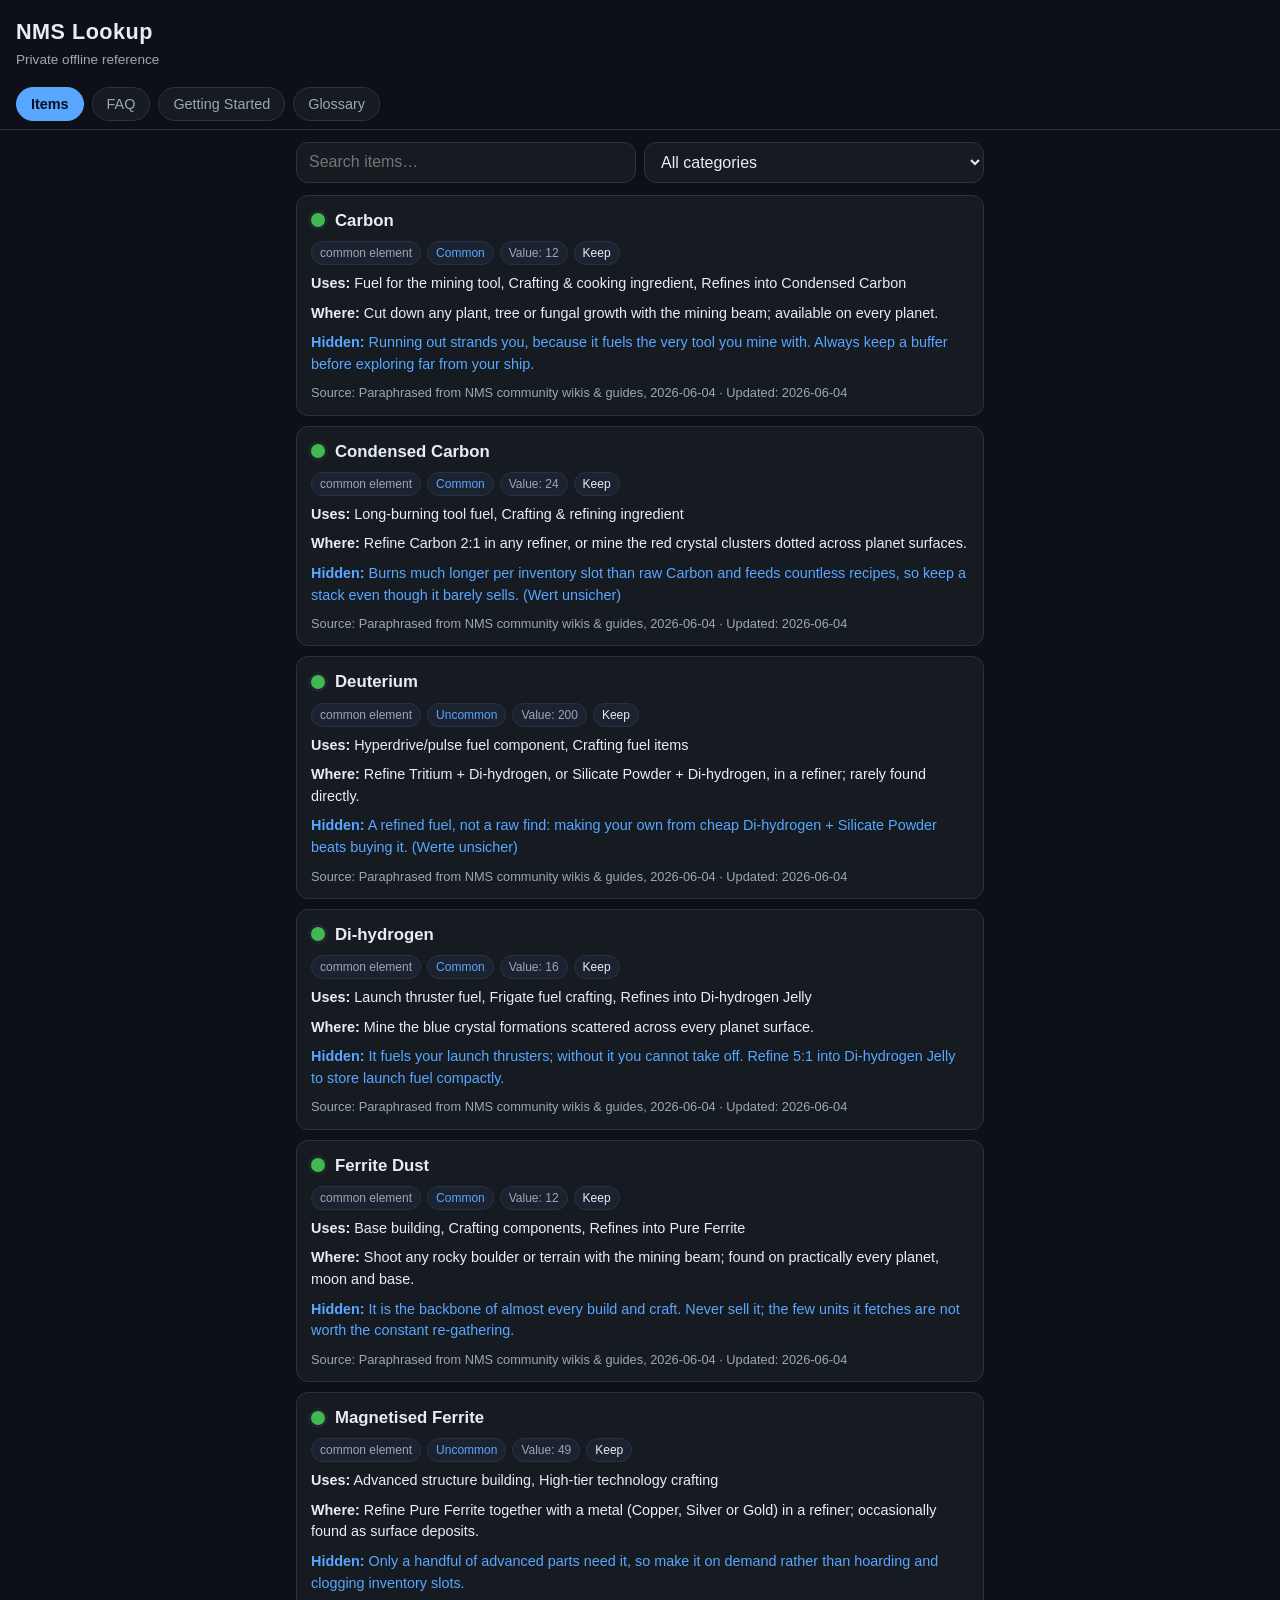
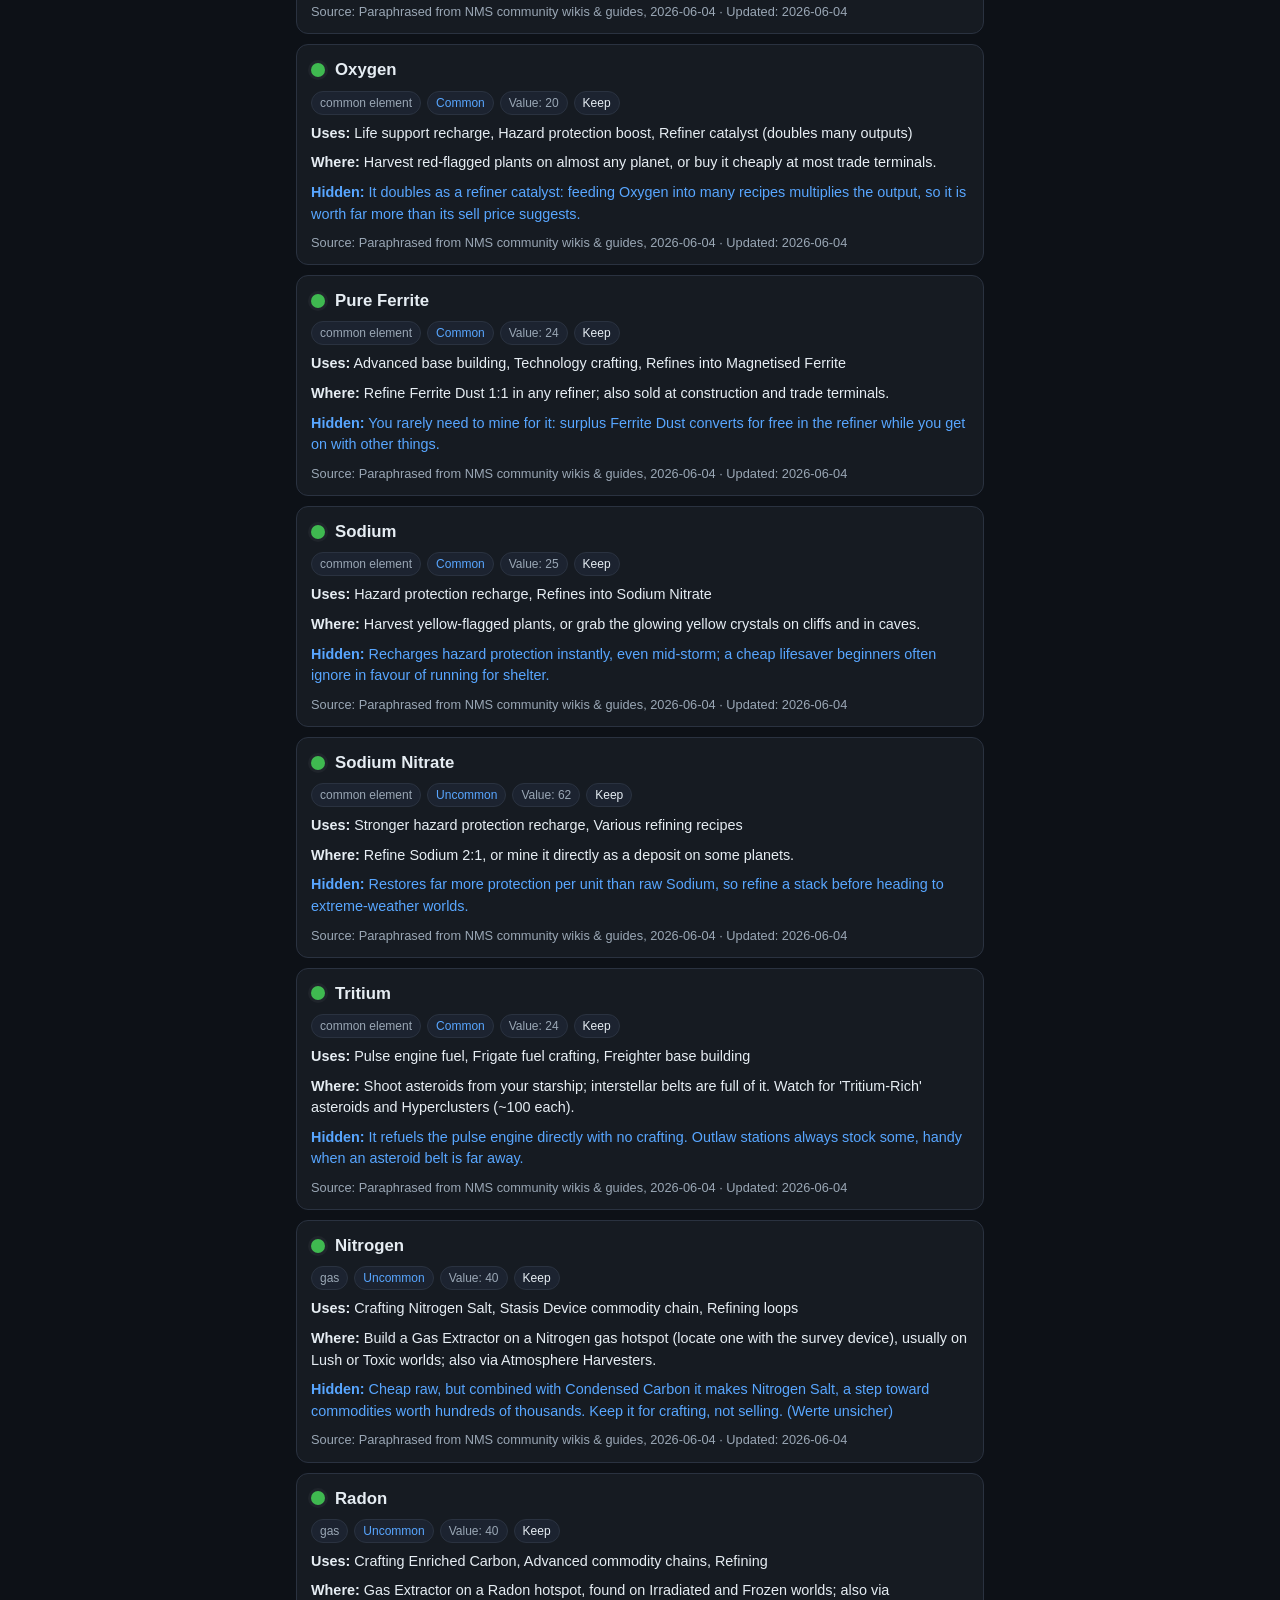
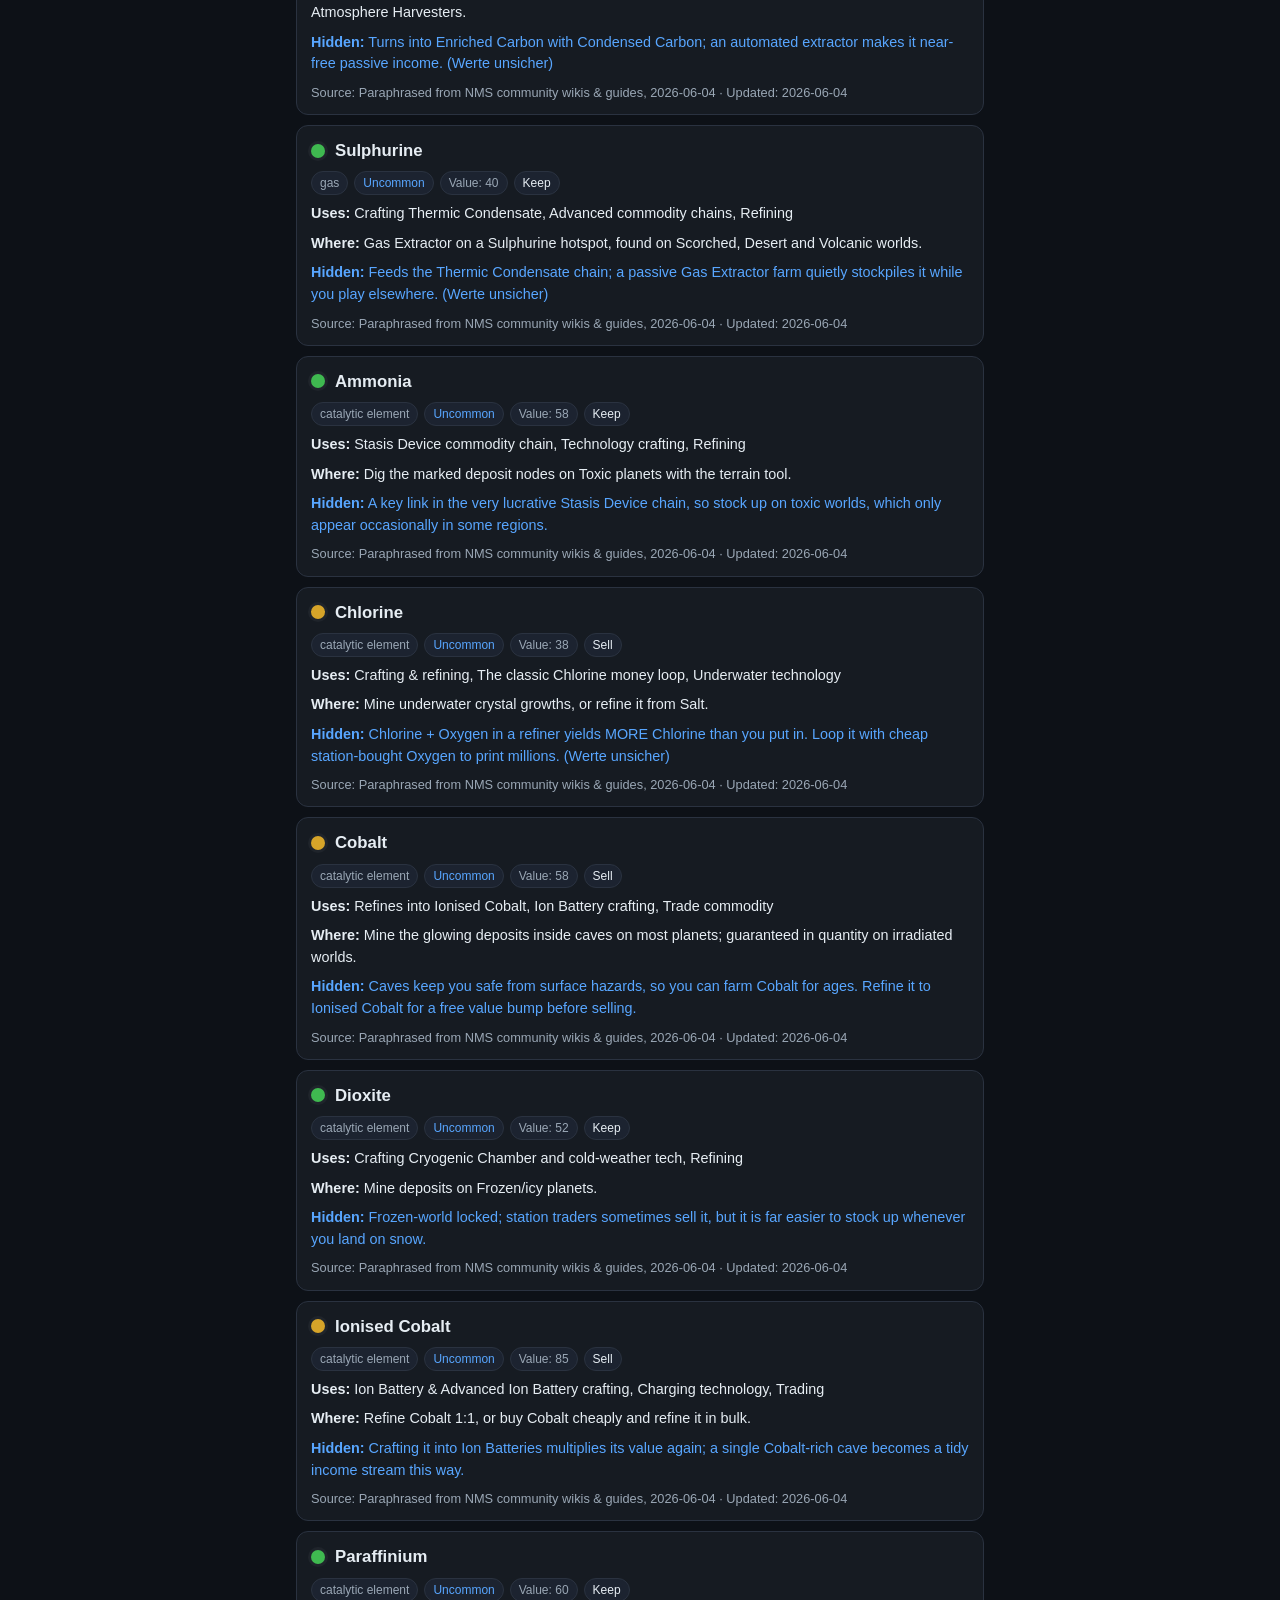
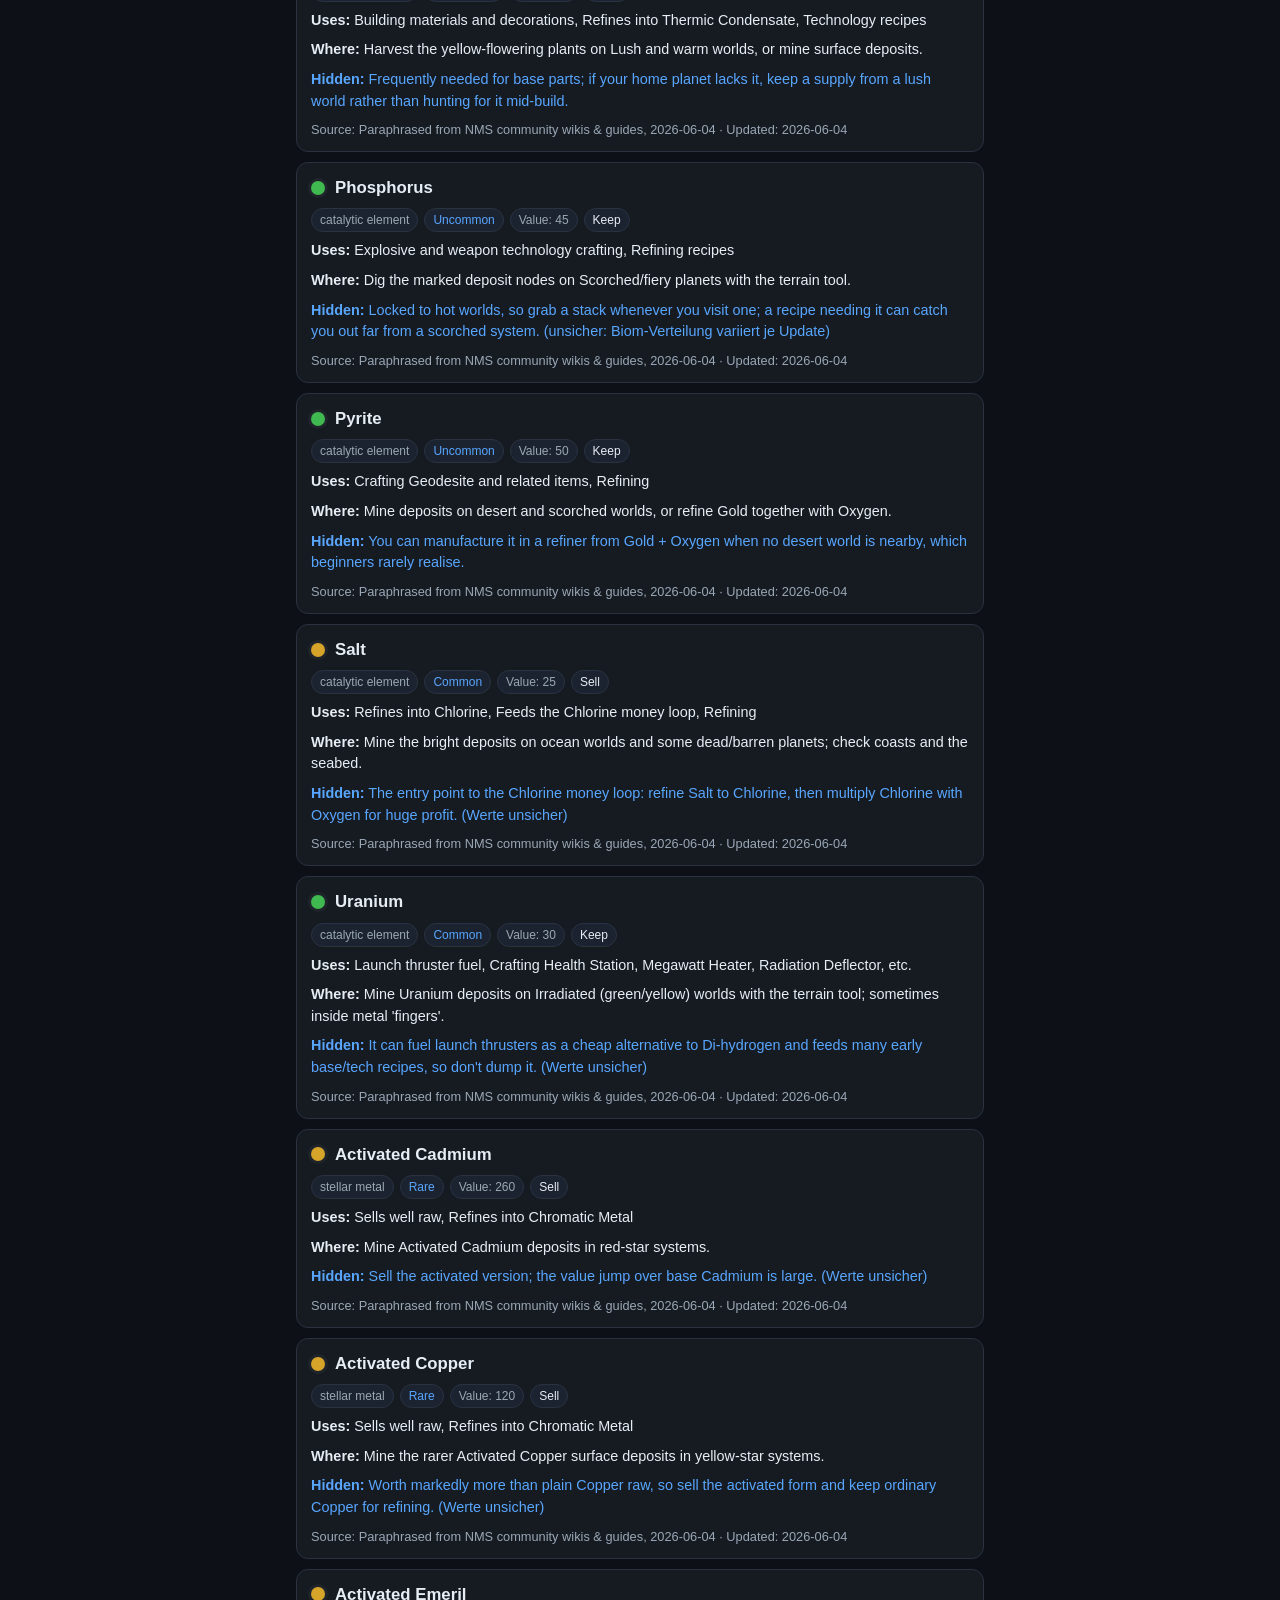
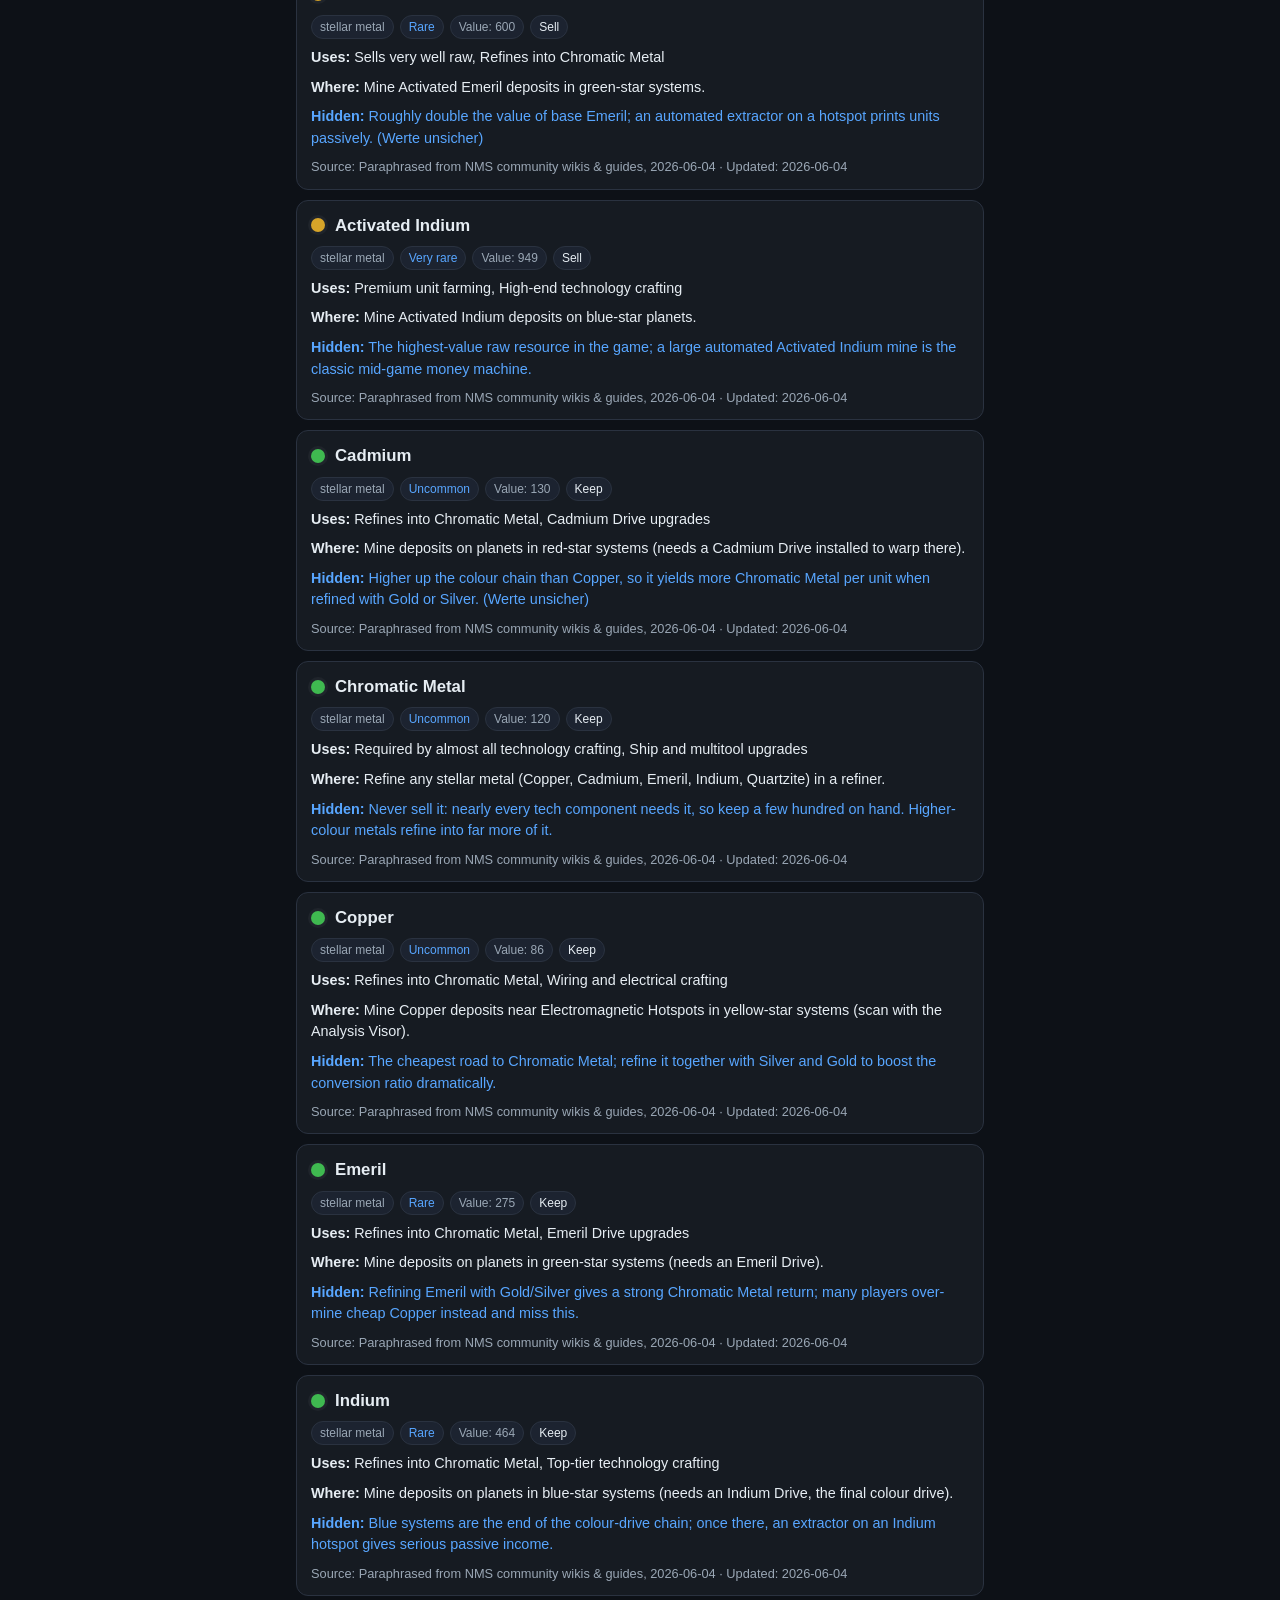
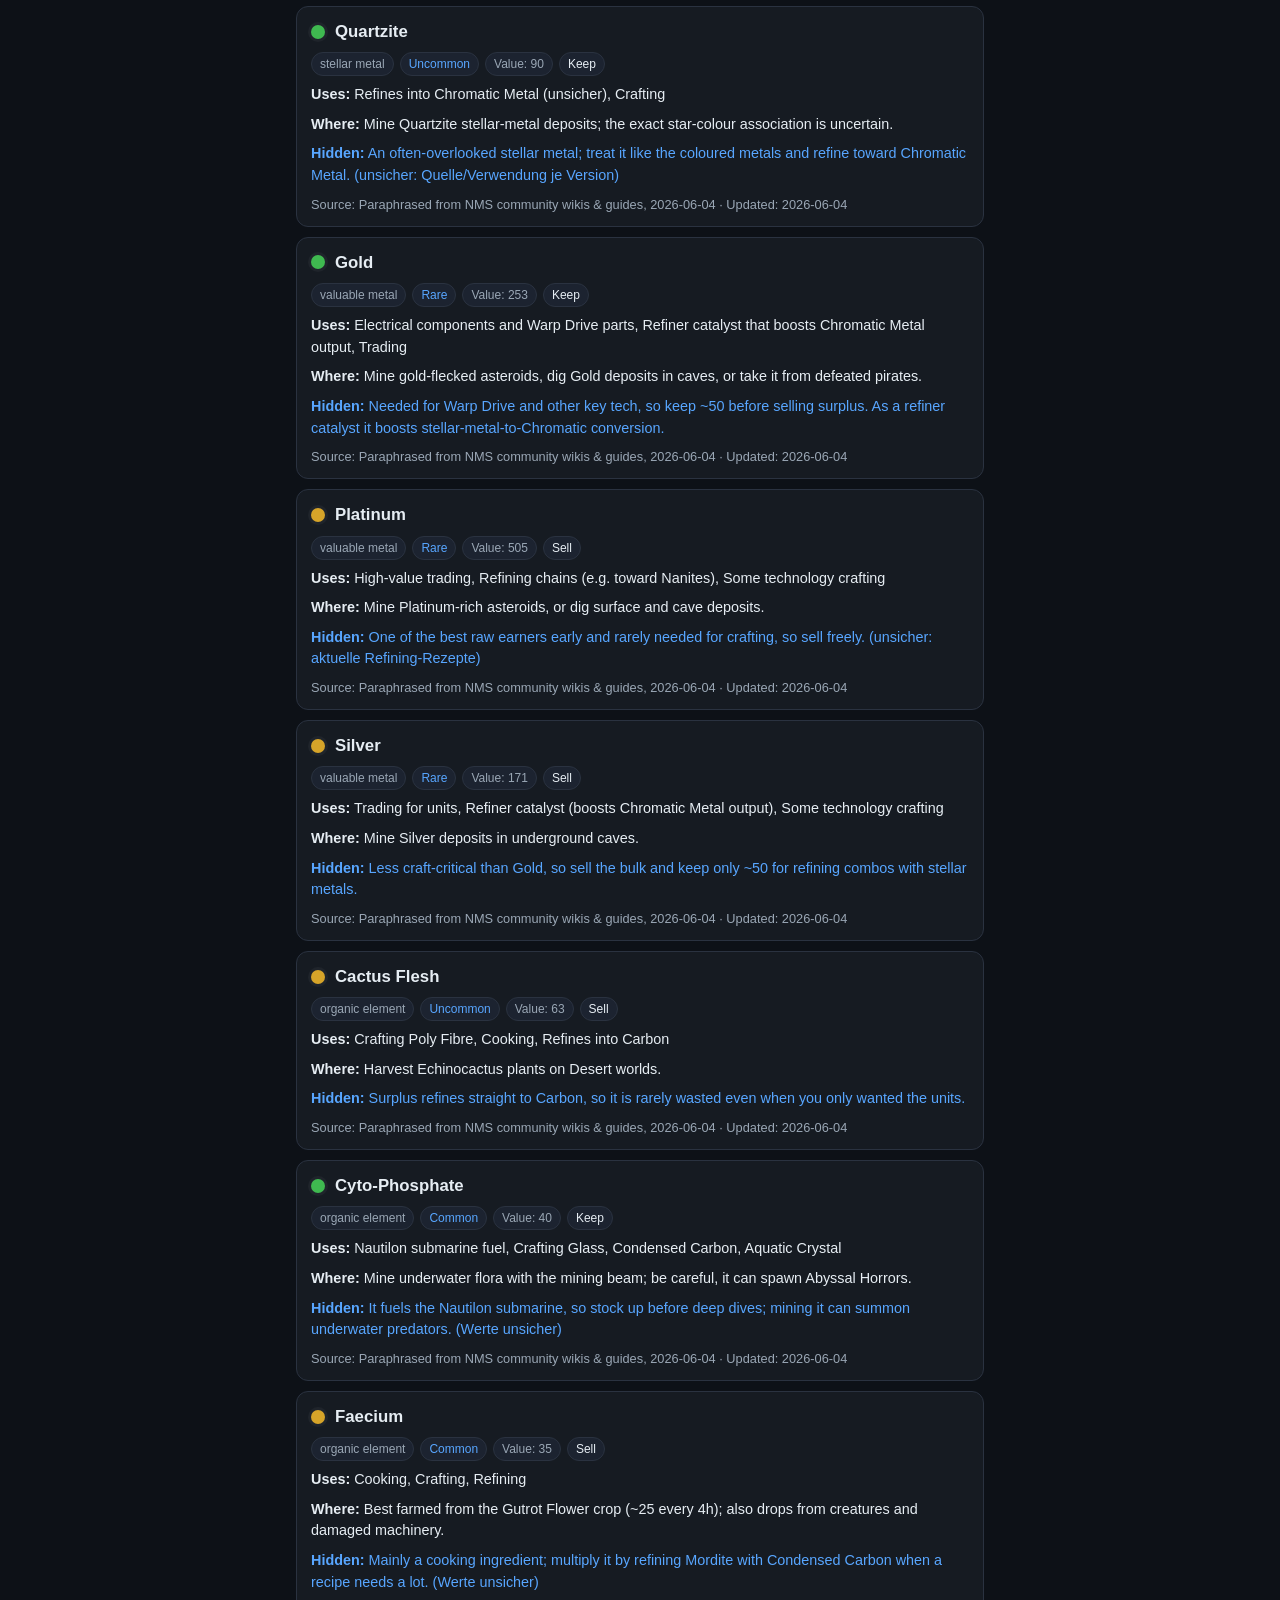
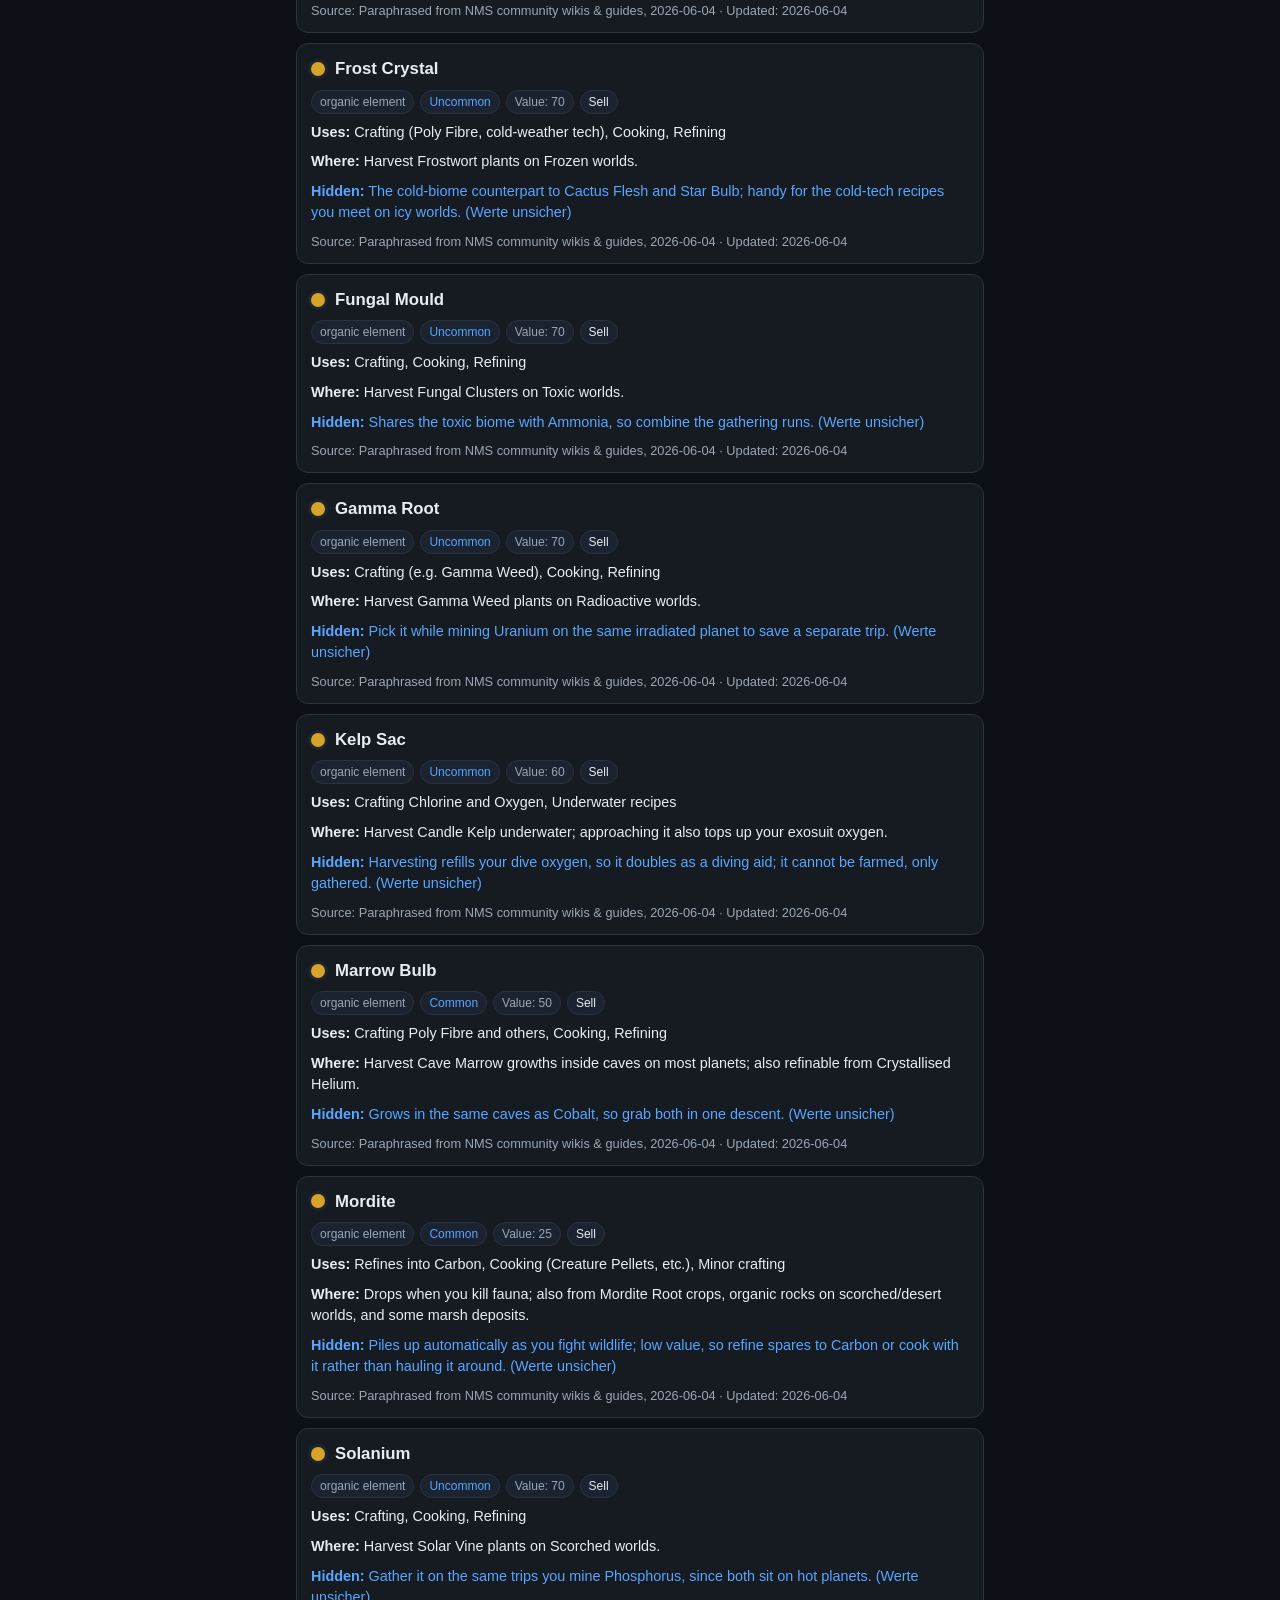
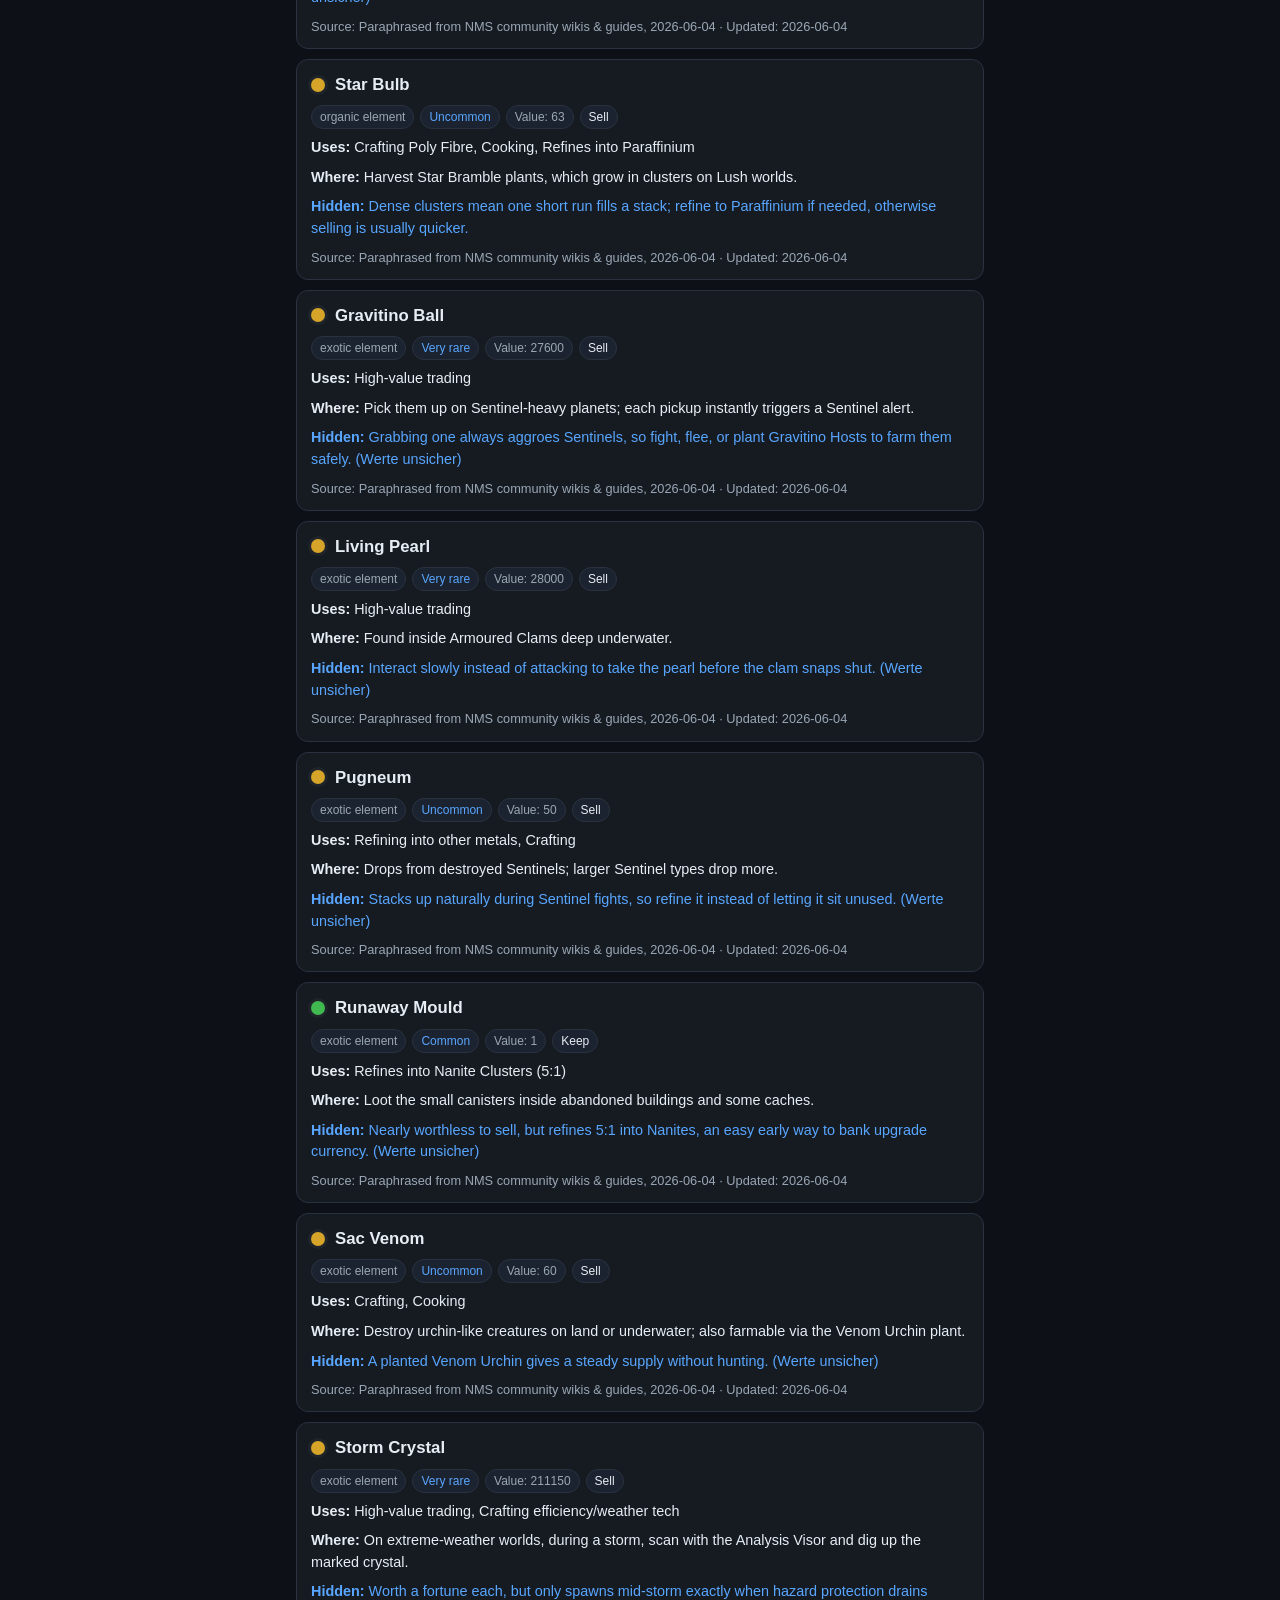
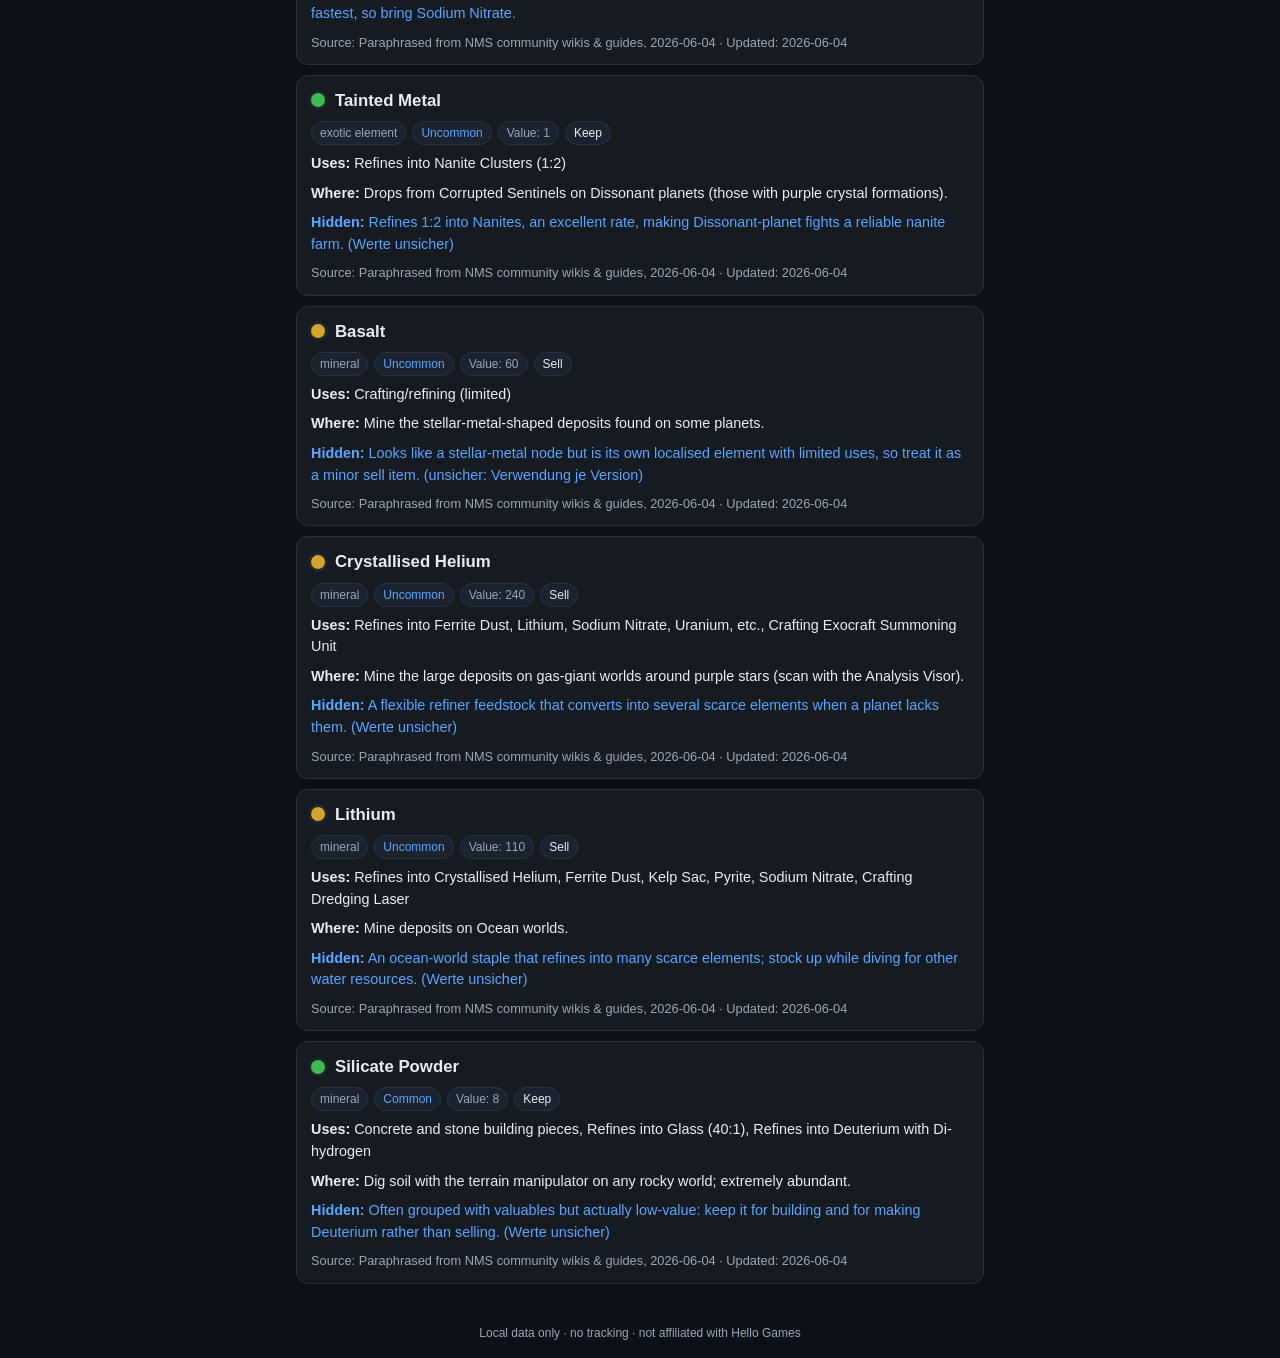
==== commit c5e6827a: "Add Glossary tab New feature following ARCHITECTURE/SCHEMA conventions, core untouched: - data/gloss" ====
--- a/app/index.html
+++ b/app/index.html
@@ -29,6 +29,7 @@
   <script src="js/modules/items.js"></script>
   <script src="js/modules/faq.js"></script>
   <script src="js/modules/checklist.js"></script>
+  <script src="js/modules/glossary.js"></script>
   <!-- Boot last: starts the app once all modules have registered. -->
   <script>NMS.start();</script>
 </body>
--- a/app/css/styles.css
+++ b/app/css/styles.css
@@ -133,6 +133,11 @@
 .step--done .step__title { color: var(--muted); text-decoration: line-through; }
 .step--done { opacity: 0.7; }
 
+/* Glossary cards */
+.glossary__term { margin: 0; font-size: 1.05rem; }
+.glossary__plain { margin: 8px 0 0; font-size: 0.9rem; }
+.glossary__note { margin: 8px 0 0; font-size: 0.85rem; color: var(--accent); }
+
 /* Placeholder */
 .placeholder {
   padding: 24px 16px;
